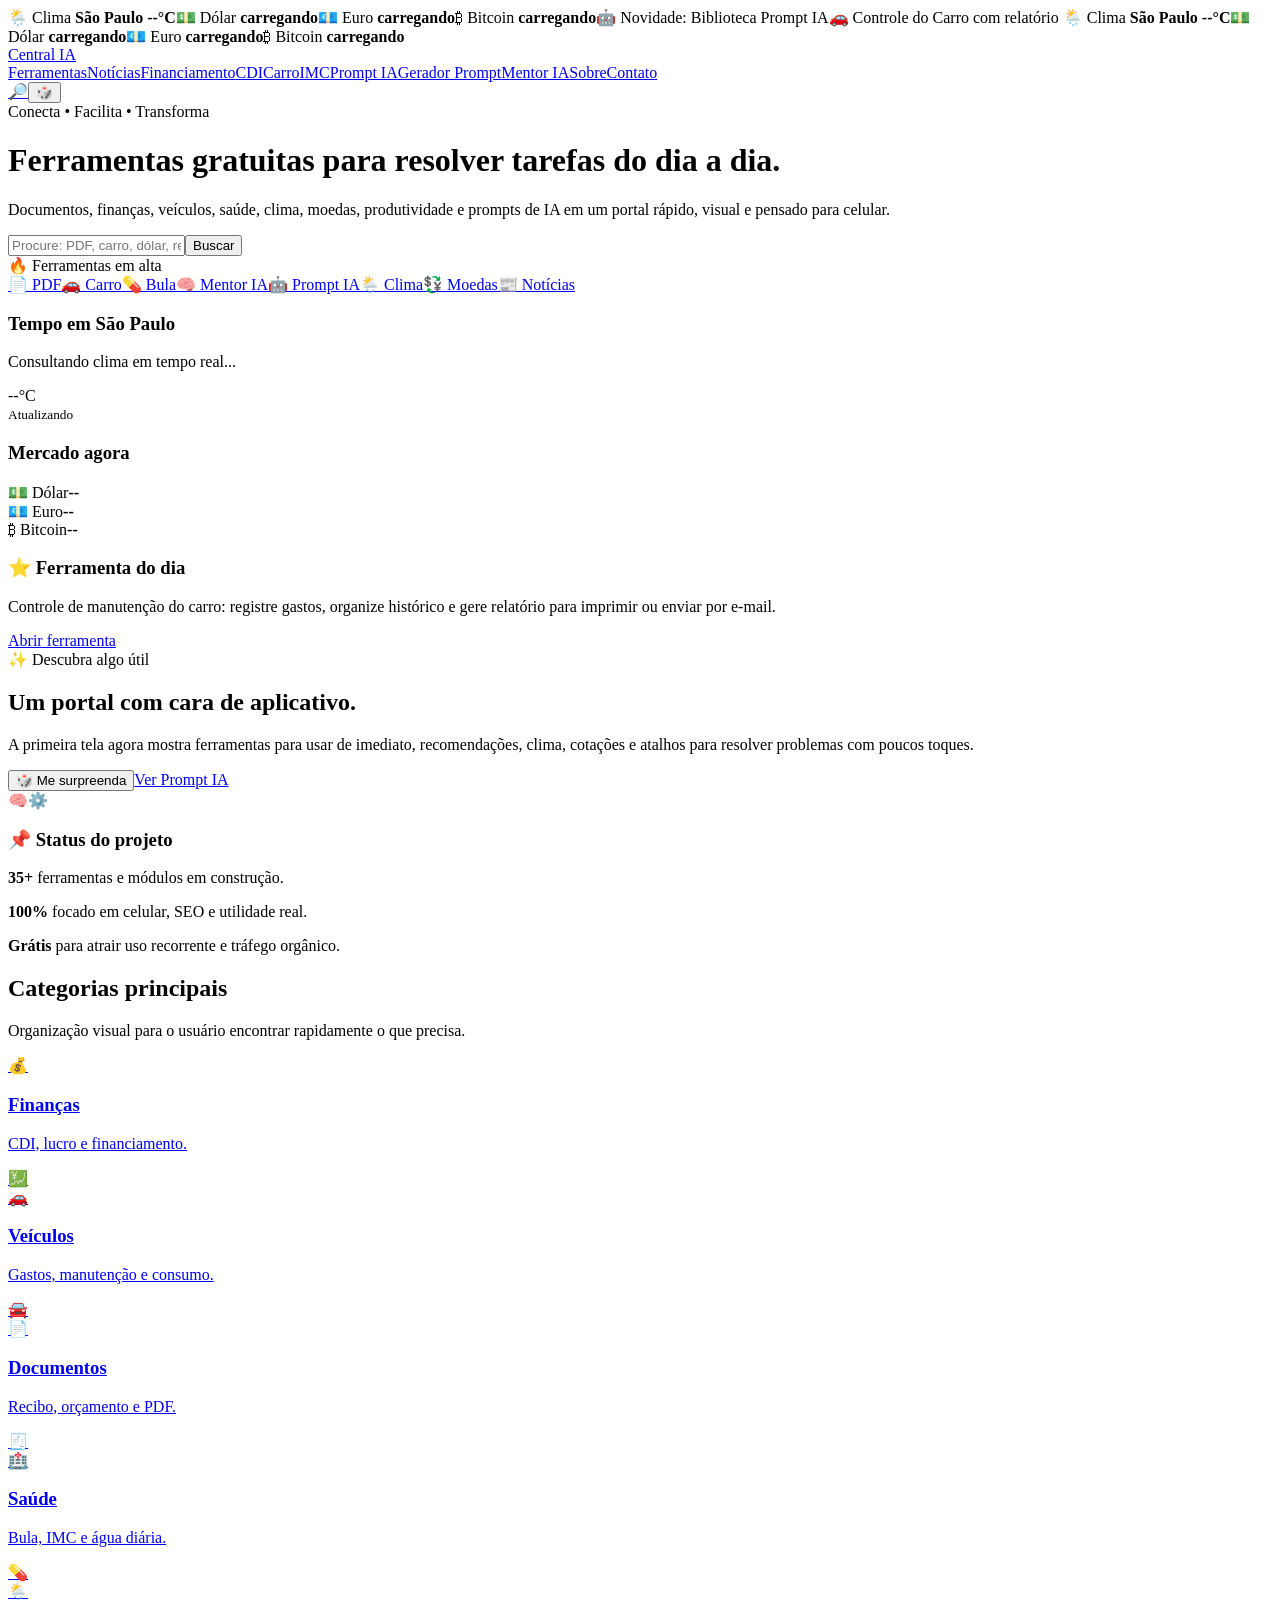
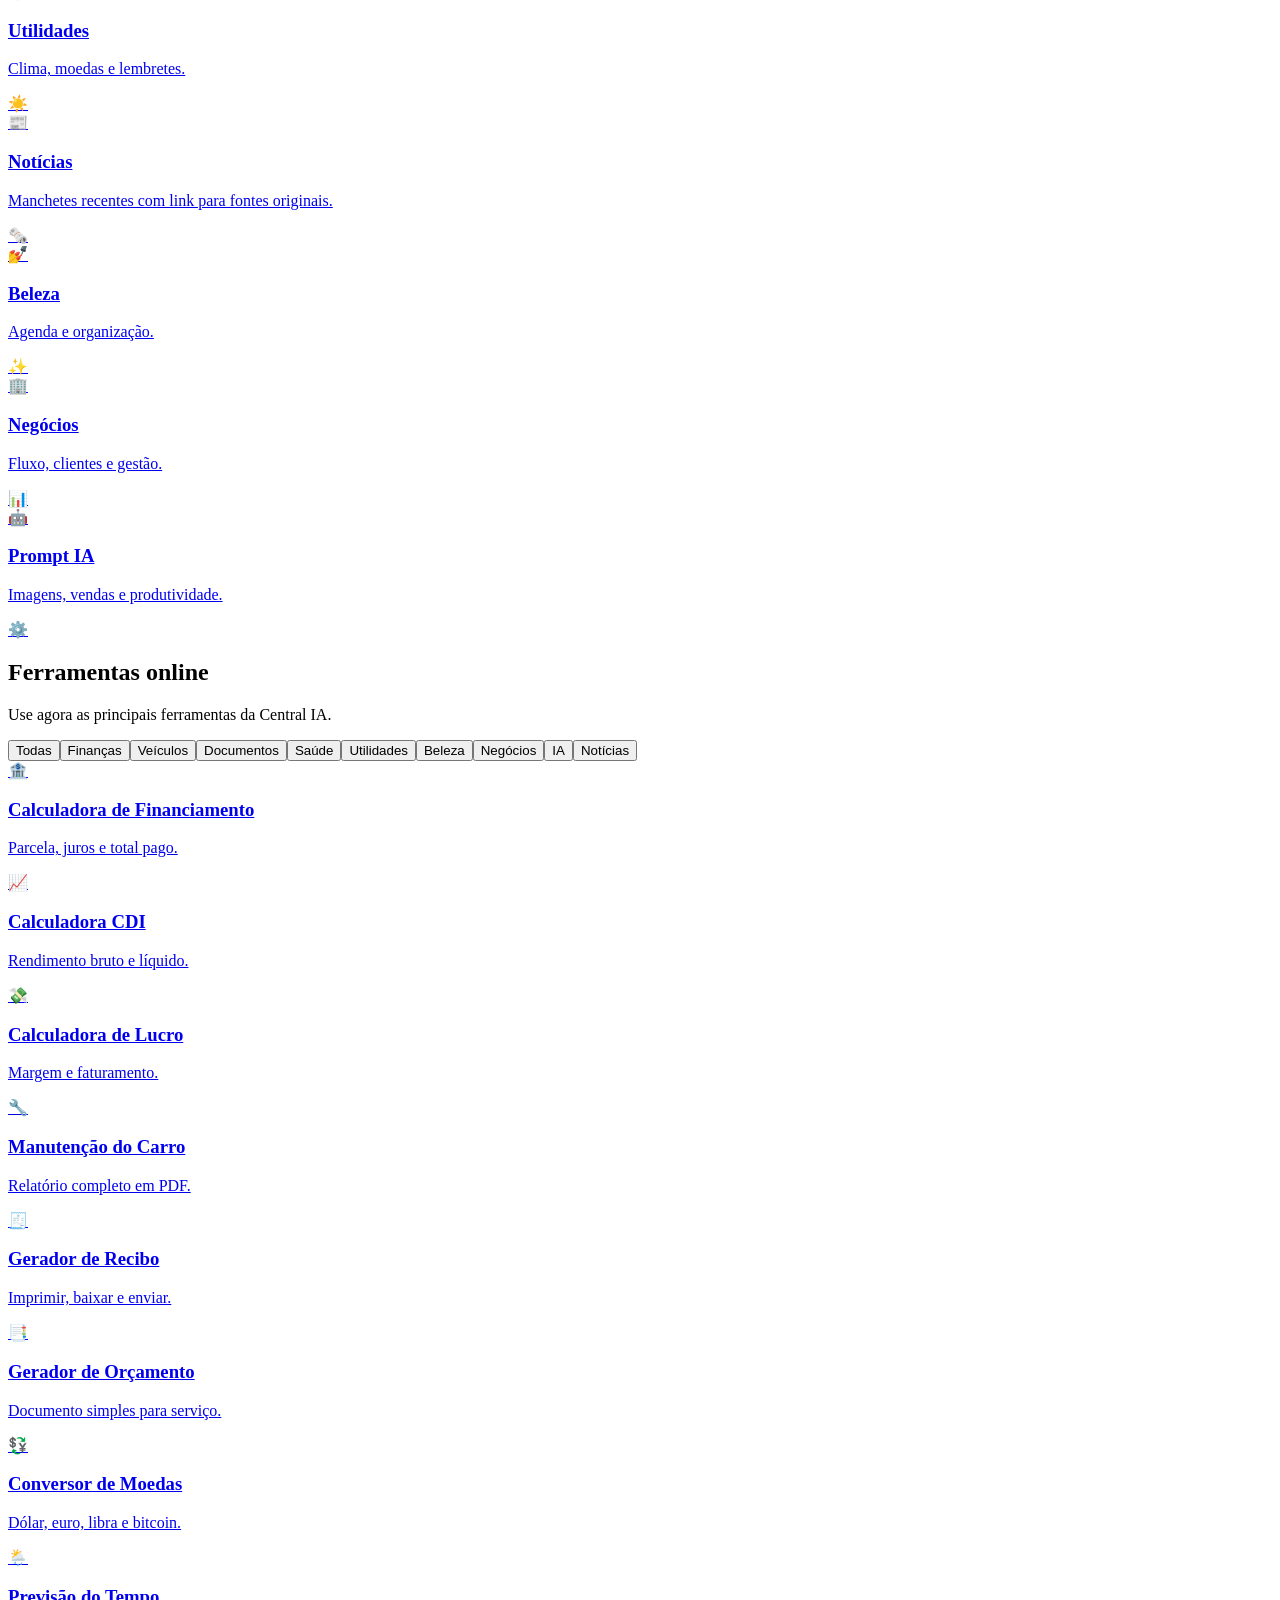
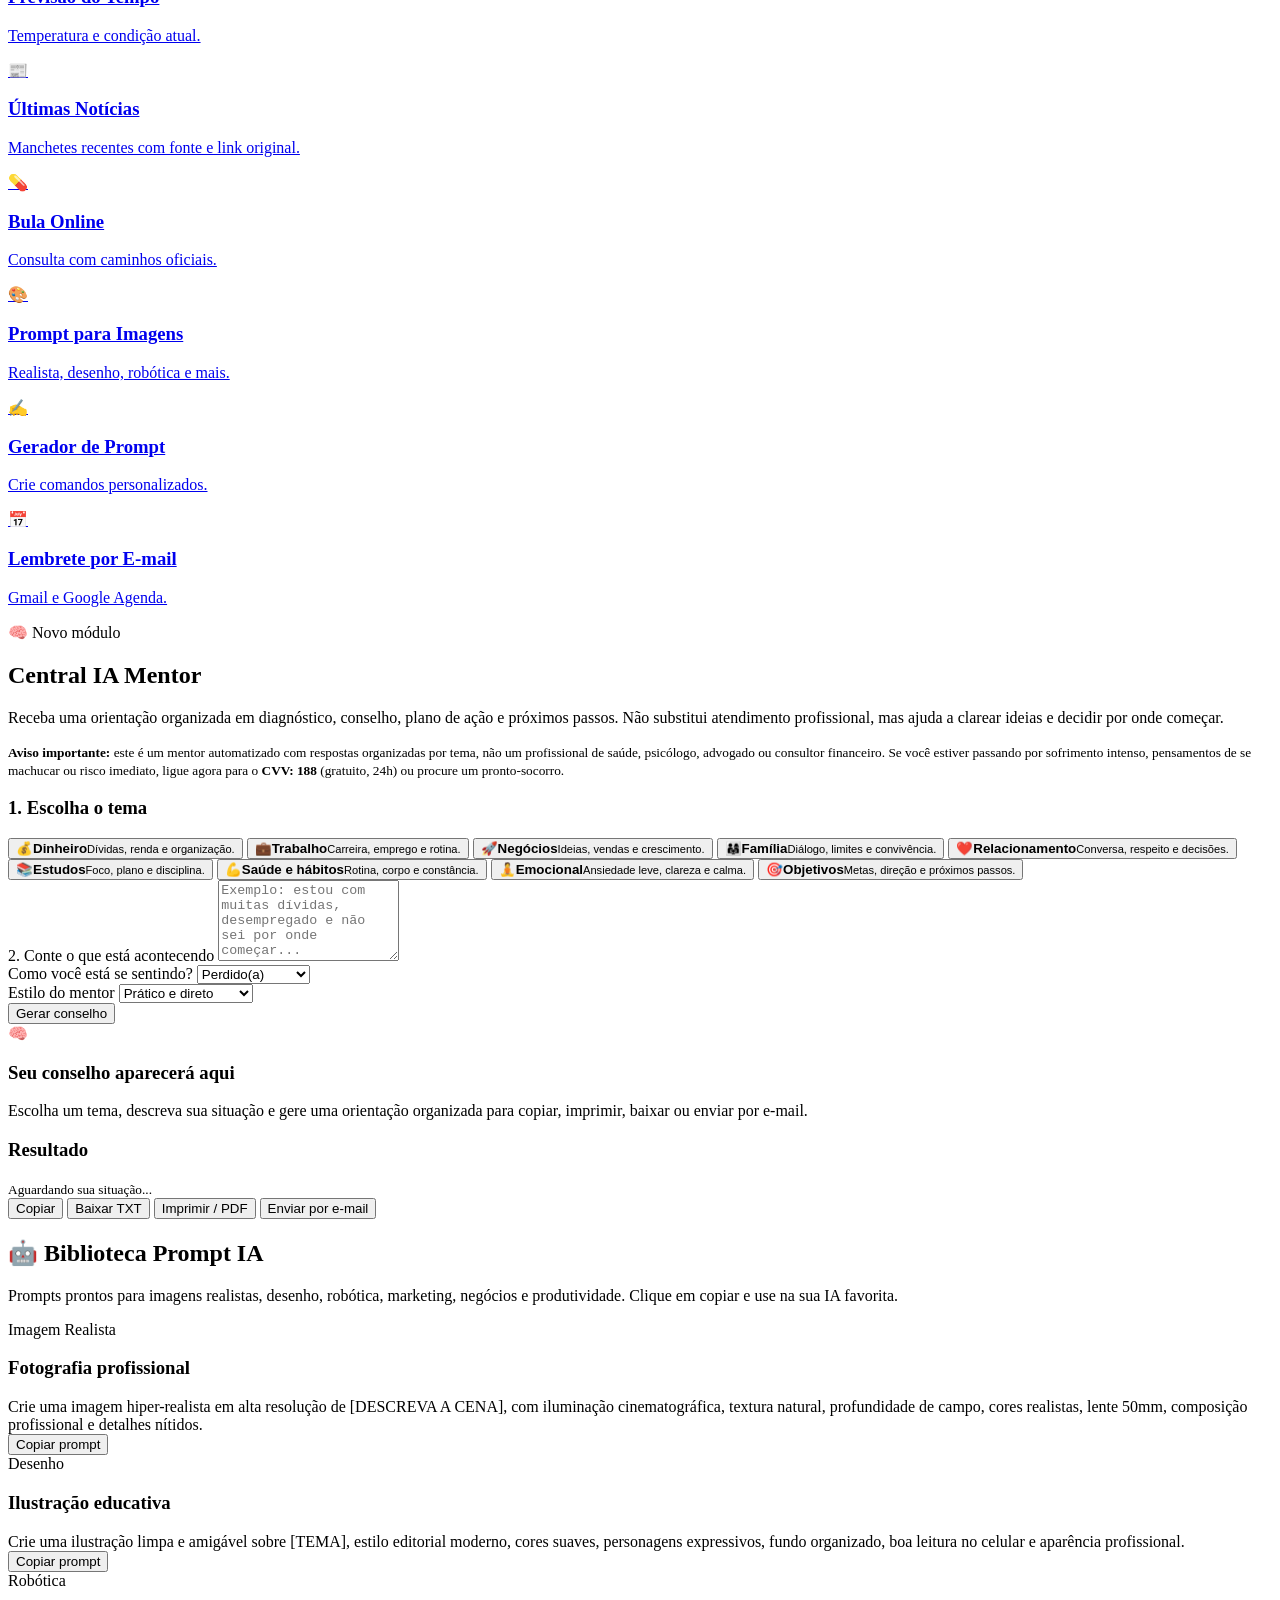
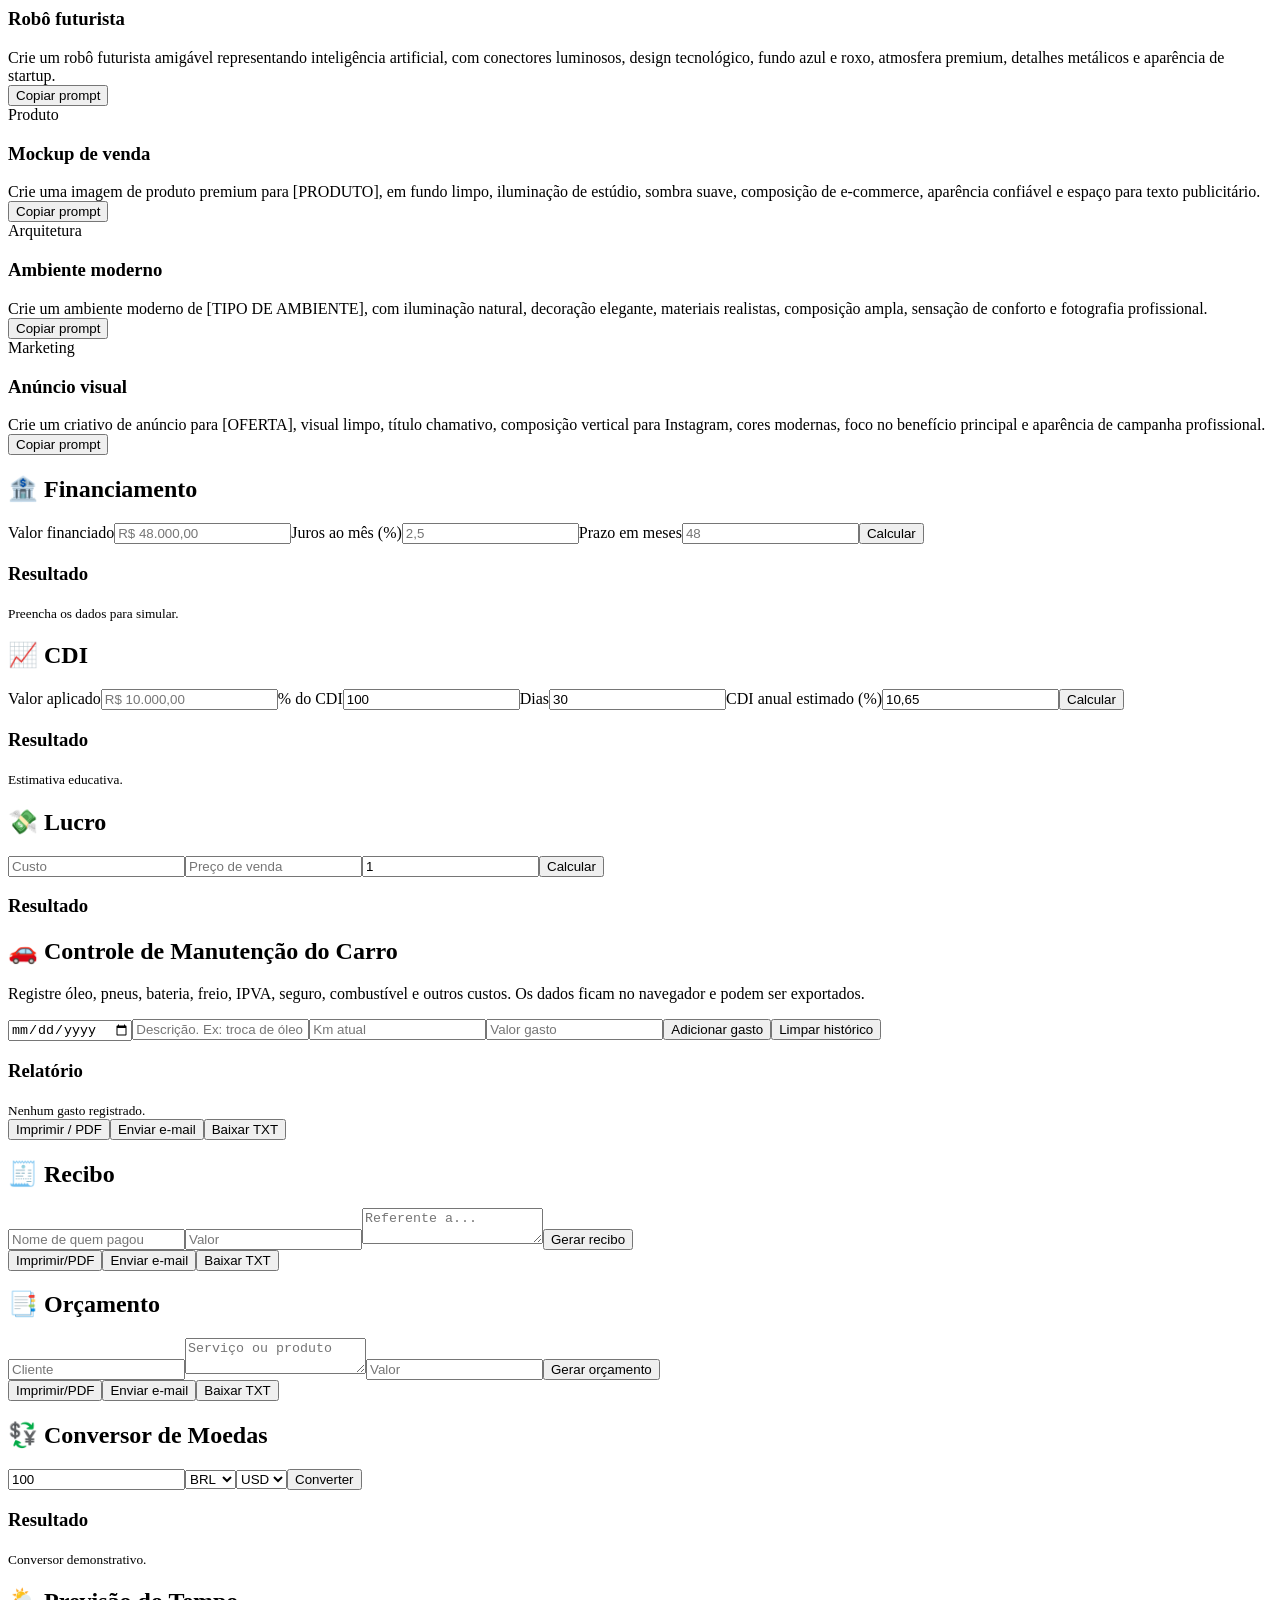
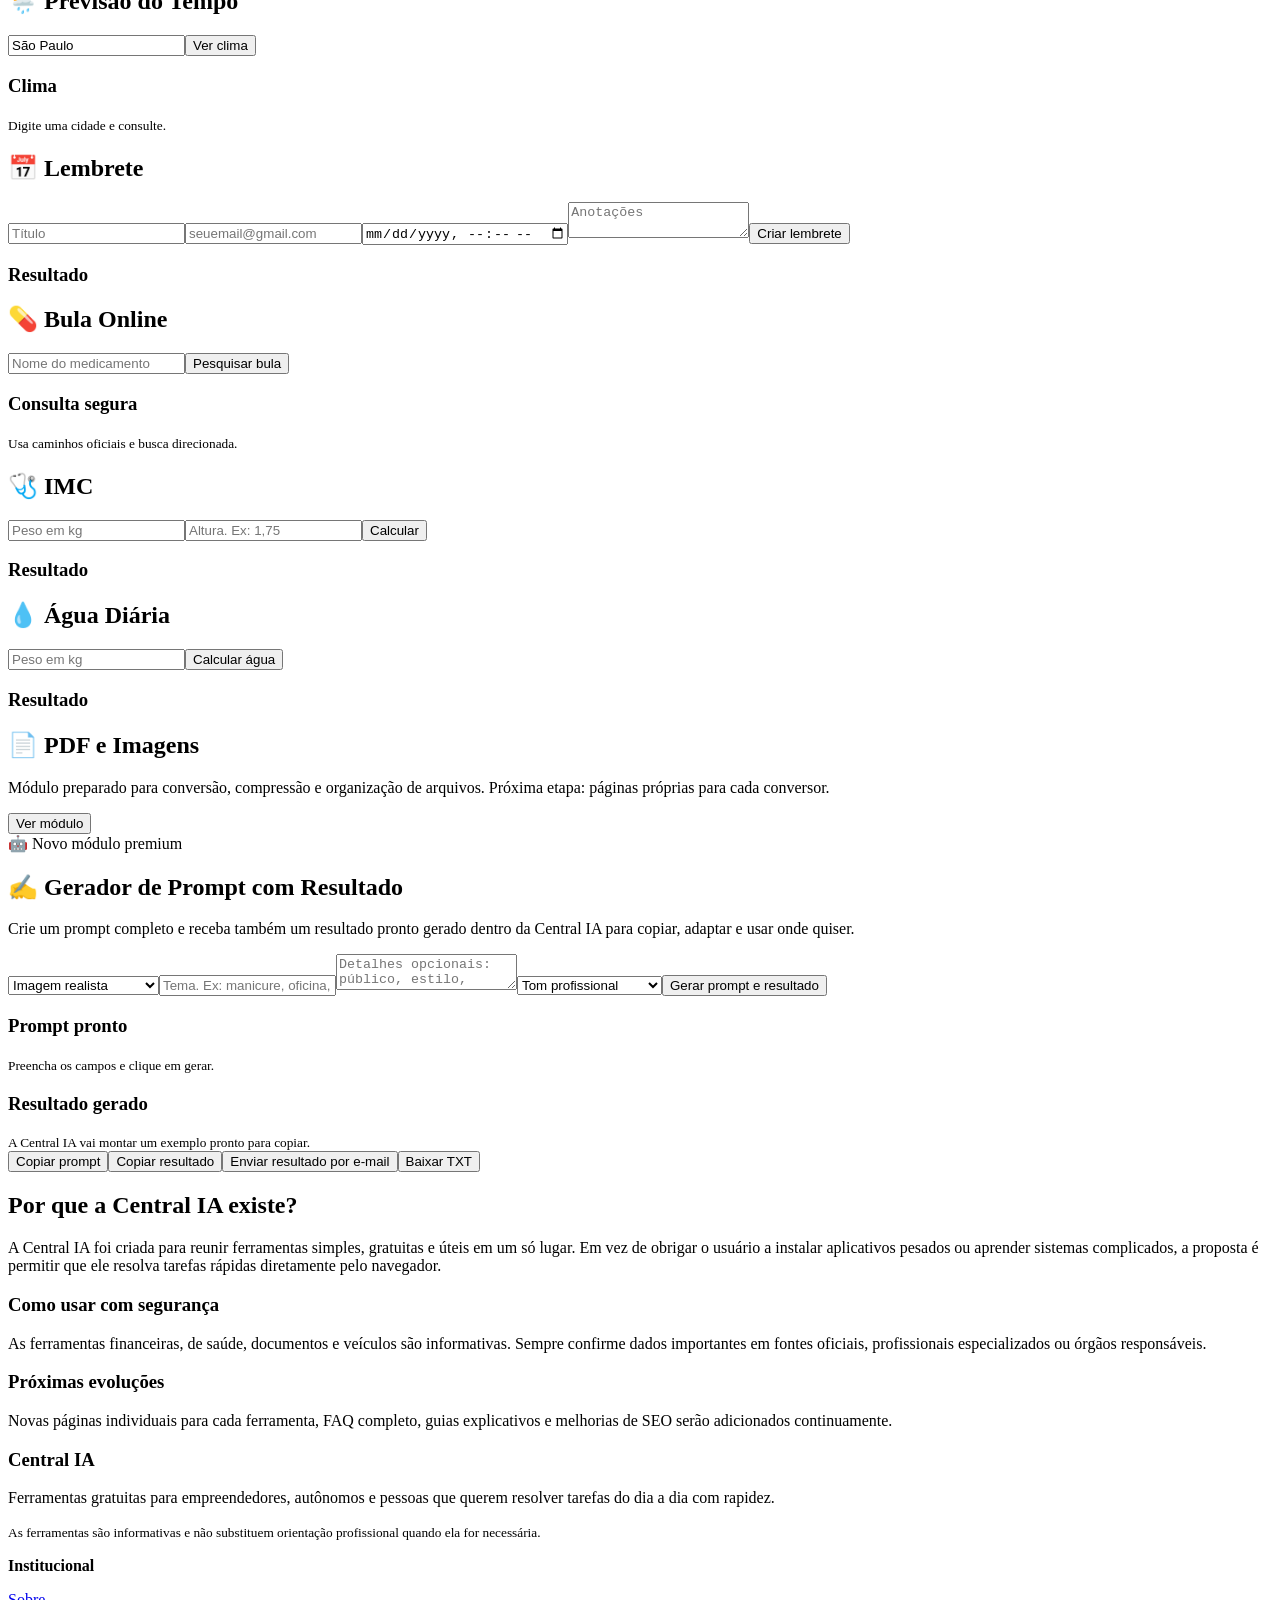
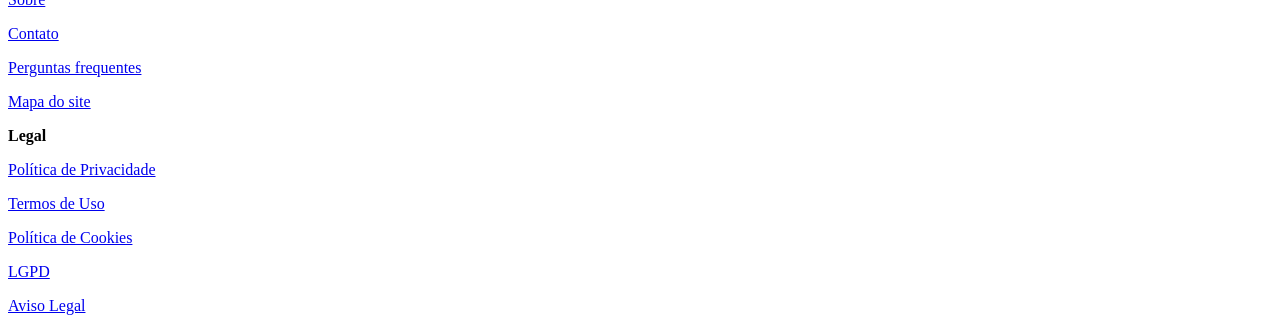
==== index.html @ 7f71589e "Add files via upload" ====
<!doctype html>
<html lang="pt-BR">
<head>
<meta charset="utf-8">
<meta name="viewport" content="width=device-width,initial-scale=1">
<title>Central IA - Ferramentas Gratuitas para Empreendedores</title>
<meta name="description" content="Central IA reúne ferramentas gratuitas para documentos, finanças, veículos, saúde, clima, moedas, produtividade e prompts de inteligência artificial.">
<meta property="og:title" content="Central IA - Ferramentas Gratuitas">
<meta property="og:description" content="Portal brasileiro com ferramentas online úteis para facilitar o dia a dia.">
<meta property="og:type" content="website">
<link rel="stylesheet" href="assets/css/style.css">
<link rel="icon" href="assets/img/logo-central-ia.svg" type="image/svg+xml">
<script type="application/ld+json">{"@context":"https://schema.org","@type":"WebSite","name":"Central IA","description":"Ferramentas gratuitas para empreendedores e utilidades online.","potentialAction":{"@type":"SearchAction","target":"/?q={search_term_string}","query-input":"required name=search_term_string"}}</script>
</head>
<body>
<div class="topbar"><div class="ticker">
<span>🌦️ Clima <b data-weather>São Paulo --°C</b></span><span>💵 Dólar <b data-usd>carregando</b></span><span>💶 Euro <b data-eur>carregando</b></span><span>₿ Bitcoin <b data-btc>carregando</b></span><span>🤖 Novidade: Biblioteca Prompt IA</span><span>🚗 Controle do Carro com relatório</span>
<span>🌦️ Clima <b data-weather>São Paulo --°C</b></span><span>💵 Dólar <b data-usd>carregando</b></span><span>💶 Euro <b data-eur>carregando</b></span><span>₿ Bitcoin <b data-btc>carregando</b></span>
</div></div>
<nav class="nav"><div class="wrap nav-inner"><a class="brand" href="index.html"><span class="brand-mark"><img class="logo-svg" src="assets/img/logo-central-ia.svg" alt=""></span><span class="brand-name">Central <span class="brand-ia">IA</span></span></a><div class="menu"><a href="index.html#ferramentas">Ferramentas</a><a href="noticias.html">Notícias</a><a href="calculadora-financiamento.html">Financiamento</a><a href="calculadora-cdi.html">CDI</a><a href="controle-manutencao-carro.html">Carro</a><a href="calculadora-imc.html">IMC</a><a href="biblioteca-prompts-ia.html">Prompt IA</a><a href="gerador-prompt-ia.html">Gerador Prompt</a><a href="index.html#mentor-ia">Mentor IA</a><a href="sobre.html">Sobre</a><a href="contato.html">Contato</a></div><div class="nav-actions"><a class="icon-btn" href="index.html#ferramentas" aria-label="Buscar ferramentas">🔎</a><button class="icon-btn" type="button" onclick="surpreenda()" aria-label="Me surpreenda">🎲</button></div></div></nav>
<header class="hero"><div class="wrap hero-grid"><div class="hero-card"><span class="badge">Conecta • Facilita • Transforma</span><h1>Ferramentas gratuitas para resolver tarefas do dia a dia.</h1><p>Documentos, finanças, veículos, saúde, clima, moedas, produtividade e prompts de IA em um portal rápido, visual e pensado para celular.</p><div class="searchbar"><input id="search" placeholder="Procure: PDF, carro, dólar, recibo, bula, prompts..."><button class="btn" onclick="document.getElementById('ferramentas').scrollIntoView({behavior:'smooth'})">Buscar</button></div><div class="quick-title">🔥 Ferramentas em alta</div><div class="quick-grid"><a class="quick" href="#pdf">📄 PDF</a><a class="quick" href="controle-manutencao-carro.html">🚗 Carro</a><a class="quick" href="bula-online.html">💊 Bula</a><a class="quick" href="#mentor-ia">🧠 Mentor IA</a><a class="quick" href="biblioteca-prompts-ia.html">🤖 Prompt IA</a><a class="quick" href="previsao-tempo.html">🌦️ Clima</a><a class="quick" href="conversor-moedas.html">💱 Moedas</a><a class="quick" href="noticias.html">📰 Notícias</a></div></div>
<div class="dashboard"><div class="dash-card"><div class="big-weather"><div><h3 id="weather_city_title">Tempo em São Paulo</h3><p id="weather_text" class="lead">Consultando clima em tempo real...</p></div><div><div id="weather_temp" class="temp">--°C</div><small id="weather_desc">Atualizando</small></div></div></div><div class="dash-card"><h3>Mercado agora</h3><div class="market-line"><div class="market">💵 Dólar<b data-usd>--</b></div><div class="market">💶 Euro<b data-eur>--</b></div><div class="market">₿ Bitcoin<b data-btc>--</b></div></div></div><div class="dash-card tool-day"><h3>⭐ Ferramenta do dia</h3><p>Controle de manutenção do carro: registre gastos, organize histórico e gere relatório para imprimir ou enviar por e-mail.</p><a class="btn" href="controle-manutencao-carro.html">Abrir ferramenta</a></div></div></div></header>
<main>
<section class="section"><div class="wrap feature-strip"><div class="highlight"><div><span class="badge">✨ Descubra algo útil</span><h2>Um portal com cara de aplicativo.</h2><p class="lead">A primeira tela agora mostra ferramentas para usar de imediato, recomendações, clima, cotações e atalhos para resolver problemas com poucos toques.</p><div class="mini-actions"><button class="btn" onclick="surpreenda()">🎲 Me surpreenda</button><a class="ghost" href="biblioteca-prompts-ia.html">Ver Prompt IA</a></div></div><div class="highlight-visual">🧠⚙️</div></div><div class="info-card"><h3>📌 Status do projeto</h3><p><b>35+</b> ferramentas e módulos em construção.</p><p><b>100%</b> focado em celular, SEO e utilidade real.</p><p><b>Grátis</b> para atrair uso recorrente e tráfego orgânico.</p></div></div></section>
<section class="section" id="categorias"><div class="wrap"><div class="section-head"><div><h2>Categorias principais</h2><p class="lead">Organização visual para o usuário encontrar rapidamente o que precisa.</p></div></div><div class="cat-grid">
<a class="cat-card" href="#ferramentas" onclick="filtrar('financeiro')"><div class="icon">💰</div><h3>Finanças</h3><p>CDI, lucro e financiamento.</p><span class="cat-art">💹</span></a>
<a class="cat-card" href="#veiculos" onclick="filtrar('veiculos')"><div class="icon">🚗</div><h3>Veículos</h3><p>Gastos, manutenção e consumo.</p><span class="cat-art">🚘</span></a>
<a class="cat-card" href="#ferramentas" onclick="filtrar('documentos')"><div class="icon">📄</div><h3>Documentos</h3><p>Recibo, orçamento e PDF.</p><span class="cat-art">🧾</span></a>
<a class="cat-card" href="#ferramentas" onclick="filtrar('saude')"><div class="icon">🏥</div><h3>Saúde</h3><p>Bula, IMC e água diária.</p><span class="cat-art">💊</span></a>
<a class="cat-card" href="#ferramentas" onclick="filtrar('utilidades')"><div class="icon">🌦️</div><h3>Utilidades</h3><p>Clima, moedas e lembretes.</p><span class="cat-art">☀️</span></a>

<a class="cat-card" href="noticias.html"><div class="icon">📰</div><h3>Notícias</h3><p>Manchetes recentes com link para fontes originais.</p><span class="cat-art">🗞️</span></a>
<a class="cat-card" href="#ferramentas" onclick="filtrar('beleza')"><div class="icon">💅</div><h3>Beleza</h3><p>Agenda e organização.</p><span class="cat-art">✨</span></a>
<a class="cat-card" href="#ferramentas" onclick="filtrar('negocios')"><div class="icon">🏢</div><h3>Negócios</h3><p>Fluxo, clientes e gestão.</p><span class="cat-art">📊</span></a>
<a class="cat-card" href="biblioteca-prompts-ia.html" onclick="filtrar('ia')"><div class="icon">🤖</div><h3>Prompt IA</h3><p>Imagens, vendas e produtividade.</p><span class="cat-art">⚙️</span></a>
</div></div></section>
<section class="section" id="ferramentas"><div class="wrap"><div class="section-head"><div><h2>Ferramentas online</h2><p class="lead">Use agora as principais ferramentas da Central IA.</p></div></div><div class="chips"><button class="chip active" data-filter="todos">Todas</button><button class="chip" data-filter="financeiro">Finanças</button><button class="chip" data-filter="veiculos">Veículos</button><button class="chip" data-filter="documentos">Documentos</button><button class="chip" data-filter="saude">Saúde</button><button class="chip" data-filter="utilidades">Utilidades</button><button class="chip" data-filter="beleza">Beleza</button><button class="chip" data-filter="negocios">Negócios</button><button class="chip" data-filter="ia">IA</button><button class="chip" data-filter="noticias">Notícias</button></div>
<div class="tools-list"><a class="tool-card" data-cat="financeiro" href="calculadora-financiamento.html"><span class="tool-icon">🏦</span><div><h3>Calculadora de Financiamento</h3><p>Parcela, juros e total pago.</p></div></a><a class="tool-card" data-cat="financeiro" href="calculadora-cdi.html"><span class="tool-icon">📈</span><div><h3>Calculadora CDI</h3><p>Rendimento bruto e líquido.</p></div></a><a class="tool-card" data-cat="financeiro" href="calculadora-lucro.html"><span class="tool-icon">💸</span><div><h3>Calculadora de Lucro</h3><p>Margem e faturamento.</p></div></a><a class="tool-card" data-cat="veiculos" href="controle-manutencao-carro.html"><span class="tool-icon">🔧</span><div><h3>Manutenção do Carro</h3><p>Relatório completo em PDF.</p></div></a><a class="tool-card" data-cat="documentos" href="gerador-recibo.html"><span class="tool-icon">🧾</span><div><h3>Gerador de Recibo</h3><p>Imprimir, baixar e enviar.</p></div></a><a class="tool-card" data-cat="documentos" href="gerador-orcamento.html"><span class="tool-icon">📑</span><div><h3>Gerador de Orçamento</h3><p>Documento simples para serviço.</p></div></a><a class="tool-card" data-cat="utilidades" href="conversor-moedas.html"><span class="tool-icon">💱</span><div><h3>Conversor de Moedas</h3><p>Dólar, euro, libra e bitcoin.</p></div></a><a class="tool-card" data-cat="utilidades" href="previsao-tempo.html"><span class="tool-icon">🌦️</span><div><h3>Previsão do Tempo</h3><p>Temperatura e condição atual.</p></div></a><a class="tool-card" data-cat="noticias" href="noticias.html"><span class="tool-icon">📰</span><div><h3>Últimas Notícias</h3><p>Manchetes recentes com fonte e link original.</p></div></a><a class="tool-card" data-cat="saude" href="bula-online.html"><span class="tool-icon">💊</span><div><h3>Bula Online</h3><p>Consulta com caminhos oficiais.</p></div></a><a class="tool-card" data-cat="ia" href="biblioteca-prompts-ia.html"><span class="tool-icon">🎨</span><div><h3>Prompt para Imagens</h3><p>Realista, desenho, robótica e mais.</p></div></a><a class="tool-card" data-cat="ia" href="gerador-prompt-ia.html"><span class="tool-icon">✍️</span><div><h3>Gerador de Prompt</h3><p>Crie comandos personalizados.</p></div></a><a class="tool-card" data-cat="utilidades" href="lembrete-email.html"><span class="tool-icon">📅</span><div><h3>Lembrete por E-mail</h3><p>Gmail e Google Agenda.</p></div></a></div></div></section>

<section class="section mentor-section" id="mentor-ia">
  <div class="wrap">
    <div class="section-head">
      <div>
        <span class="badge">🧠 Novo módulo</span>
        <h2>Central IA Mentor</h2>
        <p class="lead">Receba uma orientação organizada em diagnóstico, conselho, plano de ação e próximos passos. Não substitui atendimento profissional, mas ajuda a clarear ideias e decidir por onde começar.</p>
        <p class="lead"><small><b>Aviso importante:</b> este é um mentor automatizado com respostas organizadas por tema, não um profissional de saúde, psicólogo, advogado ou consultor financeiro. Se você estiver passando por sofrimento intenso, pensamentos de se machucar ou risco imediato, ligue agora para o <b>CVV: 188</b> (gratuito, 24h) ou procure um pronto-socorro.</small></p>
      </div>
    </div>

    <div class="mentor-layout">
      <div class="mentor-panel">
        <h3>1. Escolha o tema</h3>
        <div class="mentor-topics" id="mentor_topics">
          <button class="mentor-topic active" data-topic="dinheiro"><span>💰</span><b>Dinheiro</b><small>Dívidas, renda e organização.</small></button>
          <button class="mentor-topic" data-topic="trabalho"><span>💼</span><b>Trabalho</b><small>Carreira, emprego e rotina.</small></button>
          <button class="mentor-topic" data-topic="negocios"><span>🚀</span><b>Negócios</b><small>Ideias, vendas e crescimento.</small></button>
          <button class="mentor-topic" data-topic="familia"><span>👨‍👩‍👧</span><b>Família</b><small>Diálogo, limites e convivência.</small></button>
          <button class="mentor-topic" data-topic="relacionamento"><span>❤️</span><b>Relacionamento</b><small>Conversa, respeito e decisões.</small></button>
          <button class="mentor-topic" data-topic="estudos"><span>📚</span><b>Estudos</b><small>Foco, plano e disciplina.</small></button>
          <button class="mentor-topic" data-topic="saude"><span>💪</span><b>Saúde e hábitos</b><small>Rotina, corpo e constância.</small></button>
          <button class="mentor-topic" data-topic="emocional"><span>🧘</span><b>Emocional</b><small>Ansiedade leve, clareza e calma.</small></button>
          <button class="mentor-topic" data-topic="objetivos"><span>🎯</span><b>Objetivos</b><small>Metas, direção e próximos passos.</small></button>
        </div>

        <div class="mentor-form">
          <label>2. Conte o que está acontecendo</label>
          <textarea id="mentor_problem" rows="5" placeholder="Exemplo: estou com muitas dívidas, desempregado e não sei por onde começar..."></textarea>

          <div class="mentor-row">
            <div>
              <label>Como você está se sentindo?</label>
              <select id="mentor_feeling">
                <option value="perdido">Perdido(a)</option>
                <option value="ansioso">Ansioso(a)</option>
                <option value="cansado">Cansado(a)</option>
                <option value="motivado">Motivado(a)</option>
                <option value="triste">Triste</option>
                <option value="pressionado">Pressionado(a)</option>
              </select>
            </div>
            <div>
              <label>Estilo do mentor</label>
              <select id="mentor_style">
                <option value="pratico">Prático e direto</option>
                <option value="professor">Professor</option>
                <option value="empreendedor">Empreendedor</option>
                <option value="produtividade">Produtividade</option>
                <option value="biblico">Princípios bíblicos</option>
                <option value="calmo">Calmo e acolhedor</option>
              </select>
            </div>
          </div>

          <button class="btn wide" onclick="gerarMentor()">Gerar conselho</button>
        </div>
      </div>

      <div class="mentor-output">
        <div class="mentor-illustration" id="mentor_visual">
          <div class="orb">🧠</div>
          <h3>Seu conselho aparecerá aqui</h3>
          <p>Escolha um tema, descreva sua situação e gere uma orientação organizada para copiar, imprimir, baixar ou enviar por e-mail.</p>
        </div>
        <div class="result mentor-result" id="mentor_result">
          <h3>Resultado</h3>
          <small>Aguardando sua situação...</small>
        </div>
        <div class="mini-actions mentor-actions">
          <button class="ghost" onclick="copyFrom('mentor_result')">Copiar</button>
          <button class="ghost" onclick="downloadBlock('mentor_result','conselho-mentor-ia.txt')">Baixar TXT</button>
          <button class="ghost" onclick="printBlock('mentor_result')">Imprimir / PDF</button>
          <button class="ghost" onclick="mailBlock('mentor_result','Conselho do Mentor IA')">Enviar por e-mail</button>
        </div>
      </div>
    </div>
  </div>
</section>

<section class="section" id="prompts-ia"><div class="wrap"><div class="section-head"><div><h2>🤖 Biblioteca Prompt IA</h2><p class="lead">Prompts prontos para imagens realistas, desenho, robótica, marketing, negócios e produtividade. Clique em copiar e use na sua IA favorita.</p></div></div><div class="prompt-grid">
<div class="prompt-card"><span class="prompt-label">Imagem Realista</span><h3>Fotografia profissional</h3><div class="prompt-text" id="p-realista">Crie uma imagem hiper-realista em alta resolução de [DESCREVA A CENA], com iluminação cinematográfica, textura natural, profundidade de campo, cores realistas, lente 50mm, composição profissional e detalhes nítidos.</div><button class="ghost" onclick="copyFrom('p-realista')">Copiar prompt</button></div>
<div class="prompt-card"><span class="prompt-label">Desenho</span><h3>Ilustração educativa</h3><div class="prompt-text" id="p-desenho">Crie uma ilustração limpa e amigável sobre [TEMA], estilo editorial moderno, cores suaves, personagens expressivos, fundo organizado, boa leitura no celular e aparência profissional.</div><button class="ghost" onclick="copyFrom('p-desenho')">Copiar prompt</button></div>
<div class="prompt-card"><span class="prompt-label">Robótica</span><h3>Robô futurista</h3><div class="prompt-text" id="p-robo">Crie um robô futurista amigável representando inteligência artificial, com conectores luminosos, design tecnológico, fundo azul e roxo, atmosfera premium, detalhes metálicos e aparência de startup.</div><button class="ghost" onclick="copyFrom('p-robo')">Copiar prompt</button></div>
<div class="prompt-card"><span class="prompt-label">Produto</span><h3>Mockup de venda</h3><div class="prompt-text" id="p-produto">Crie uma imagem de produto premium para [PRODUTO], em fundo limpo, iluminação de estúdio, sombra suave, composição de e-commerce, aparência confiável e espaço para texto publicitário.</div><button class="ghost" onclick="copyFrom('p-produto')">Copiar prompt</button></div>
<div class="prompt-card"><span class="prompt-label">Arquitetura</span><h3>Ambiente moderno</h3><div class="prompt-text" id="p-arq">Crie um ambiente moderno de [TIPO DE AMBIENTE], com iluminação natural, decoração elegante, materiais realistas, composição ampla, sensação de conforto e fotografia profissional.</div><button class="ghost" onclick="copyFrom('p-arq')">Copiar prompt</button></div>
<div class="prompt-card"><span class="prompt-label">Marketing</span><h3>Anúncio visual</h3><div class="prompt-text" id="p-marketing">Crie um criativo de anúncio para [OFERTA], visual limpo, título chamativo, composição vertical para Instagram, cores modernas, foco no benefício principal e aparência de campanha profissional.</div><button class="ghost" onclick="copyFrom('p-marketing')">Copiar prompt</button></div>
</div></div></section>
<section class="section"><div class="wrap grid"><div class="panel" id="financiamento"><h2>🏦 Financiamento</h2><div class="tool-area"><div class="form"><label>Valor financiado</label><input class="money" id="fin_valor" placeholder="R$ 48.000,00"><label>Juros ao mês (%)</label><input id="fin_juros" placeholder="2,5"><label>Prazo em meses</label><input id="fin_prazo" type="number" placeholder="48"><button class="btn" onclick="calcFin()">Calcular</button></div><div class="result" id="fin_result"><h3>Resultado</h3><small>Preencha os dados para simular.</small></div></div></div><div class="panel" id="cdi"><h2>📈 CDI</h2><div class="tool-area"><div class="form"><label>Valor aplicado</label><input class="money" id="cdi_valor" placeholder="R$ 10.000,00"><label>% do CDI</label><input id="cdi_pct" value="100"><label>Dias</label><input id="cdi_dias" value="30"><label>CDI anual estimado (%)</label><input id="cdi_taxa" value="10,65"><button class="btn" onclick="calcCDI()">Calcular</button></div><div class="result" id="cdi_result"><h3>Resultado</h3><small>Estimativa educativa.</small></div></div></div><div class="panel" id="lucro"><h2>💸 Lucro</h2><div class="tool-area"><div class="form"><input class="money" id="lucro_custo" placeholder="Custo"><input class="money" id="lucro_venda" placeholder="Preço de venda"><input id="lucro_qtd" type="number" placeholder="Quantidade" value="1"><button class="btn" onclick="calcLucro()">Calcular</button></div><div class="result" id="lucro_result"><h3>Resultado</h3></div></div></div></div></section>
<section class="section" id="veiculos"><div class="wrap"><div class="panel" id="carro"><h2>🚗 Controle de Manutenção do Carro</h2><p class="lead">Registre óleo, pneus, bateria, freio, IPVA, seguro, combustível e outros custos. Os dados ficam no navegador e podem ser exportados.</p><div class="tool-area"><div class="form"><input id="car_data" type="date"><input id="car_desc" placeholder="Descrição. Ex: troca de óleo"><input id="car_km" placeholder="Km atual"><input class="money" id="car_valor" placeholder="Valor gasto"><button class="btn" onclick="addCar()">Adicionar gasto</button><button class="ghost" onclick="clearCar()">Limpar histórico</button></div><div><div class="result" id="car_report"><h3>Relatório</h3><small>Nenhum gasto registrado.</small></div><div class="mini-actions"><button class="btn" onclick="printBlock('car_report')">Imprimir / PDF</button><button class="ghost" onclick="mailBlock('car_report','Relatório de manutenção do veículo')">Enviar e-mail</button><button class="ghost" onclick="downloadBlock('car_report','relatorio-manutencao-carro.txt')">Baixar TXT</button></div></div></div></div></div></section>
<section class="section"><div class="wrap grid"><div class="panel" id="recibo"><h2>🧾 Recibo</h2><div class="form"><input id="rec_nome" placeholder="Nome de quem pagou"><input class="money" id="rec_valor" placeholder="Valor"><textarea id="rec_ref" placeholder="Referente a..."></textarea><button class="btn" onclick="recibo()">Gerar recibo</button><div id="rec_doc" class="result"></div><div class="mini-actions"><button class="ghost" onclick="printBlock('rec_doc')">Imprimir/PDF</button><button class="ghost" onclick="mailBlock('rec_doc','Recibo Central IA')">Enviar e-mail</button><button class="ghost" onclick="downloadText('recibo-central-ia.txt',document.getElementById('rec_doc').innerText)">Baixar TXT</button></div></div></div><div class="panel" id="orcamento"><h2>📑 Orçamento</h2><div class="form"><input id="orc_cli" placeholder="Cliente"><textarea id="orc_serv" placeholder="Serviço ou produto"></textarea><input class="money" id="orc_valor" placeholder="Valor"><button class="btn" onclick="orcamento()">Gerar orçamento</button><div id="orc_doc" class="result"></div><div class="mini-actions"><button class="ghost" onclick="printBlock('orc_doc')">Imprimir/PDF</button><button class="ghost" onclick="mailBlock('orc_doc','Orçamento Central IA')">Enviar e-mail</button><button class="ghost" onclick="downloadText('orcamento-central-ia.txt',document.getElementById('orc_doc').innerText)">Baixar TXT</button></div></div></div></div></section>
<section class="section"><div class="wrap grid"><div class="panel" id="moedas"><h2>💱 Conversor de Moedas</h2><div class="form"><input id="moeda_valor" value="100"><select id="moeda_de"><option>BRL</option><option>USD</option><option>EUR</option><option>GBP</option><option>BTC</option></select><select id="moeda_para"><option>USD</option><option>BRL</option><option>EUR</option><option>GBP</option><option>BTC</option></select><button class="btn" onclick="moeda()">Converter</button><div class="result" id="moeda_result"><h3>Resultado</h3><small>Conversor demonstrativo.</small></div></div></div><div class="panel" id="tempo"><h2>🌦️ Previsão do Tempo</h2><div class="form"><input id="weather_city" placeholder="Cidade" value="São Paulo"><button class="btn" onclick="buscarClima()">Ver clima</button><div class="result" id="weather_result"><h3>Clima</h3><small>Digite uma cidade e consulte.</small></div></div></div><div class="panel" id="lembrete"><h2>📅 Lembrete</h2><div class="form"><input id="lem_titulo" placeholder="Título"><input id="lem_email" placeholder="seuemail@gmail.com"><input id="lem_data" type="datetime-local"><textarea id="lem_desc" placeholder="Anotações"></textarea><button class="btn" onclick="lembrete()">Criar lembrete</button><div class="result" id="lem_result"><h3>Resultado</h3></div></div></div><div class="panel" id="bula"><h2>💊 Bula Online</h2><div class="form"><input id="bula_nome" placeholder="Nome do medicamento"><button class="btn" onclick="bula()">Pesquisar bula</button><div class="result" id="bula_result"><h3>Consulta segura</h3><small>Usa caminhos oficiais e busca direcionada.</small></div></div></div></div></section>
<section class="section"><div class="wrap grid"><div class="panel" id="imc"><h2>🩺 IMC</h2><div class="form"><input id="imc_peso" placeholder="Peso em kg"><input id="imc_altura" placeholder="Altura. Ex: 1,75"><button class="btn" onclick="imc()">Calcular</button><div class="result" id="imc_result"><h3>Resultado</h3></div></div></div><div class="panel" id="agua"><h2>💧 Água Diária</h2><div class="form"><input id="agua_peso" placeholder="Peso em kg"><button class="btn" onclick="agua()">Calcular água</button><div class="result" id="agua_result"><h3>Resultado</h3></div></div></div><div class="panel" id="pdf"><h2>📄 PDF e Imagens</h2><p class="lead">Módulo preparado para conversão, compressão e organização de arquivos. Próxima etapa: páginas próprias para cada conversor.</p><button class="btn" onclick="toast('Módulo PDF preparado para próxima versão')">Ver módulo</button></div><div class="panel prompt-builder" id="prompt-gerador"><span class="badge">🤖 Novo módulo premium</span><h2>✍️ Gerador de Prompt com Resultado</h2><p class="lead">Crie um prompt completo e receba também um resultado pronto gerado dentro da Central IA para copiar, adaptar e usar onde quiser.</p><div class="form"><select id="prompt_tipo"><option value="imagem-realista">Imagem realista</option><option value="desenho">Desenho/ilustração</option><option value="robotica">Robótica/futurista</option><option value="vendas">Texto de vendas</option><option value="instagram">Post para Instagram</option><option value="negocio">Ideia de negócio</option><option value="atendimento">Resposta para cliente</option></select><input id="prompt_tema" placeholder="Tema. Ex: manicure, oficina, carro, produto, robô..."><textarea id="prompt_detalhes" placeholder="Detalhes opcionais: público, estilo, cores, objetivo, formato, tom de voz..."></textarea><select id="prompt_tom"><option value="profissional">Tom profissional</option><option value="simples">Tom simples e direto</option><option value="premium">Tom premium</option><option value="criativo">Tom criativo</option><option value="emocional">Tom emocional</option></select><button class="btn" onclick="gerarPromptAvancado()">Gerar prompt e resultado</button><div class="prompt-output-grid"><div class="result prompt-output" id="prompt_result"><h3>Prompt pronto</h3><small>Preencha os campos e clique em gerar.</small></div><div class="result prompt-output" id="prompt_answer"><h3>Resultado gerado</h3><small>A Central IA vai montar um exemplo pronto para copiar.</small></div></div><div class="mini-actions"><button class="ghost" onclick="copyFrom('prompt_result')">Copiar prompt</button><button class="ghost" onclick="copyFrom('prompt_answer')">Copiar resultado</button><button class="ghost" onclick="mailBlock('prompt_answer','Resultado gerado pela Central IA')">Enviar resultado por e-mail</button><button class="ghost" onclick="downloadText('resultado-prompt-central-ia.txt',document.getElementById('prompt_answer').innerText)">Baixar TXT</button></div></div></div></div></section>
<section class="section"><div class="wrap panel prose"><h2>Por que a Central IA existe?</h2><p>A Central IA foi criada para reunir ferramentas simples, gratuitas e úteis em um só lugar. Em vez de obrigar o usuário a instalar aplicativos pesados ou aprender sistemas complicados, a proposta é permitir que ele resolva tarefas rápidas diretamente pelo navegador.</p><h3>Como usar com segurança</h3><p>As ferramentas financeiras, de saúde, documentos e veículos são informativas. Sempre confirme dados importantes em fontes oficiais, profissionais especializados ou órgãos responsáveis.</p><h3>Próximas evoluções</h3><p>Novas páginas individuais para cada ferramenta, FAQ completo, guias explicativos e melhorias de SEO serão adicionados continuamente.</p></div></section>
</main>
<footer class="footer"><div class="wrap footer-grid"><div><h3>Central IA</h3><p>Ferramentas gratuitas para empreendedores, autônomos e pessoas que querem resolver tarefas do dia a dia com rapidez.</p><p><small>As ferramentas são informativas e não substituem orientação profissional quando ela for necessária.</small></p></div><div><b>Institucional</b><p><a href="sobre.html">Sobre</a></p><p><a href="contato.html">Contato</a></p><p><a href="faq.html">Perguntas frequentes</a></p><p><a href="mapa-site.html">Mapa do site</a></p></div><div><b>Legal</b><p><a href="privacidade.html">Política de Privacidade</a></p><p><a href="termos.html">Termos de Uso</a></p><p><a href="cookies.html">Política de Cookies</a></p><p><a href="lgpd.html">LGPD</a></p><p><a href="aviso-legal.html">Aviso Legal</a></p></div></div></footer><div id="toast" class="toast"></div><script src="assets/js/app.js"></script></body></html>
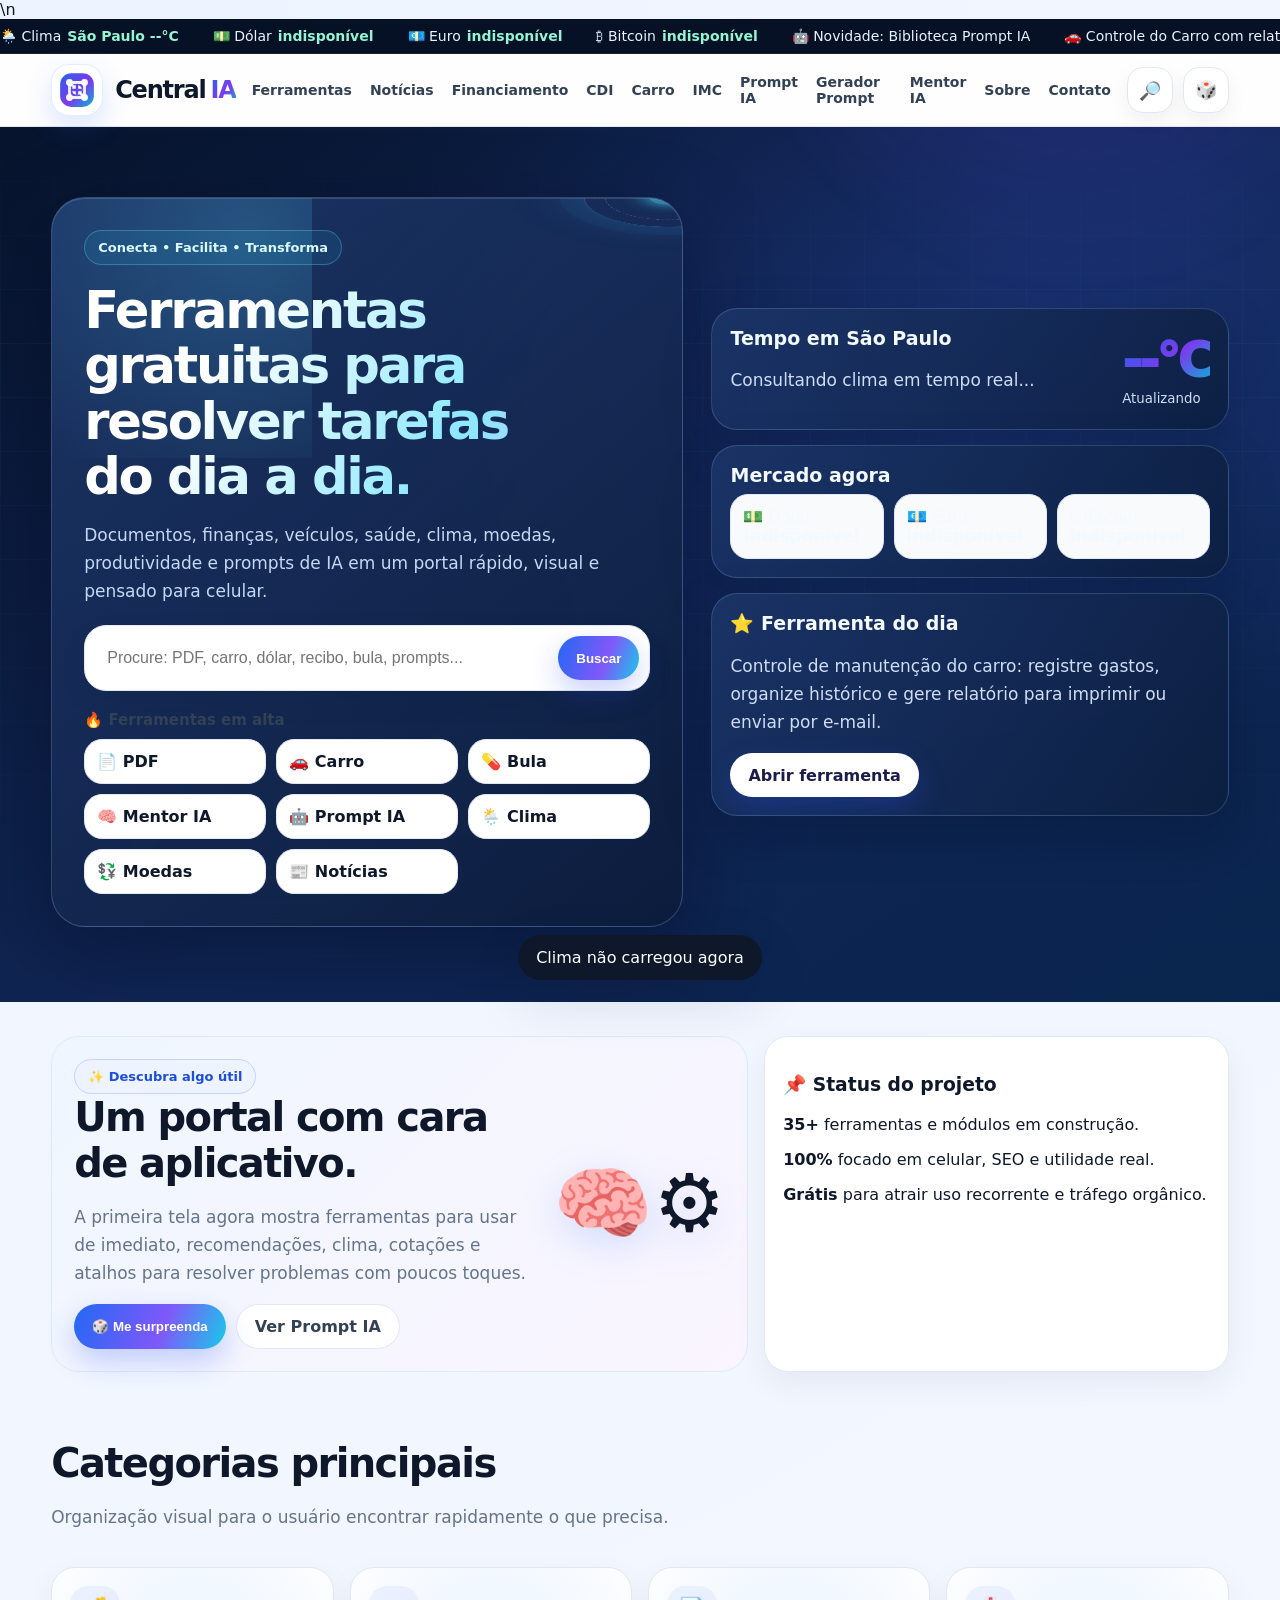
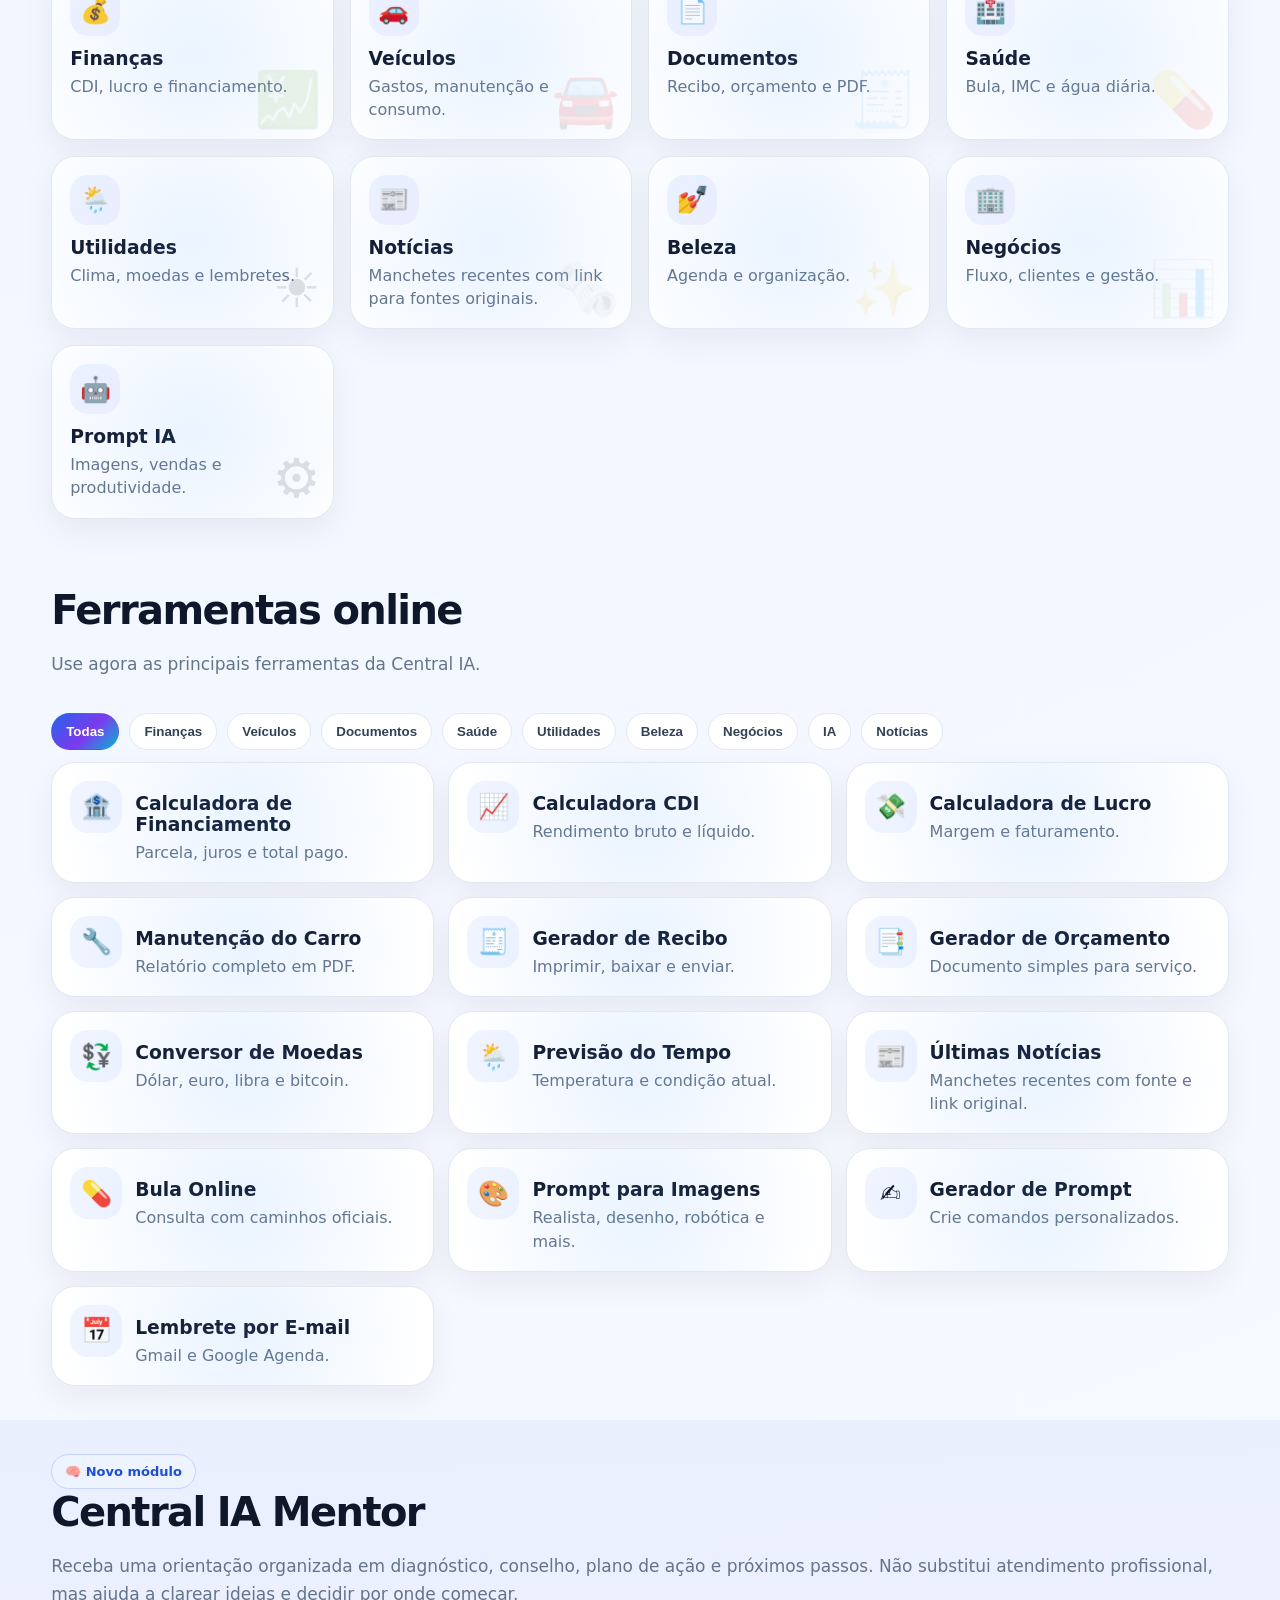
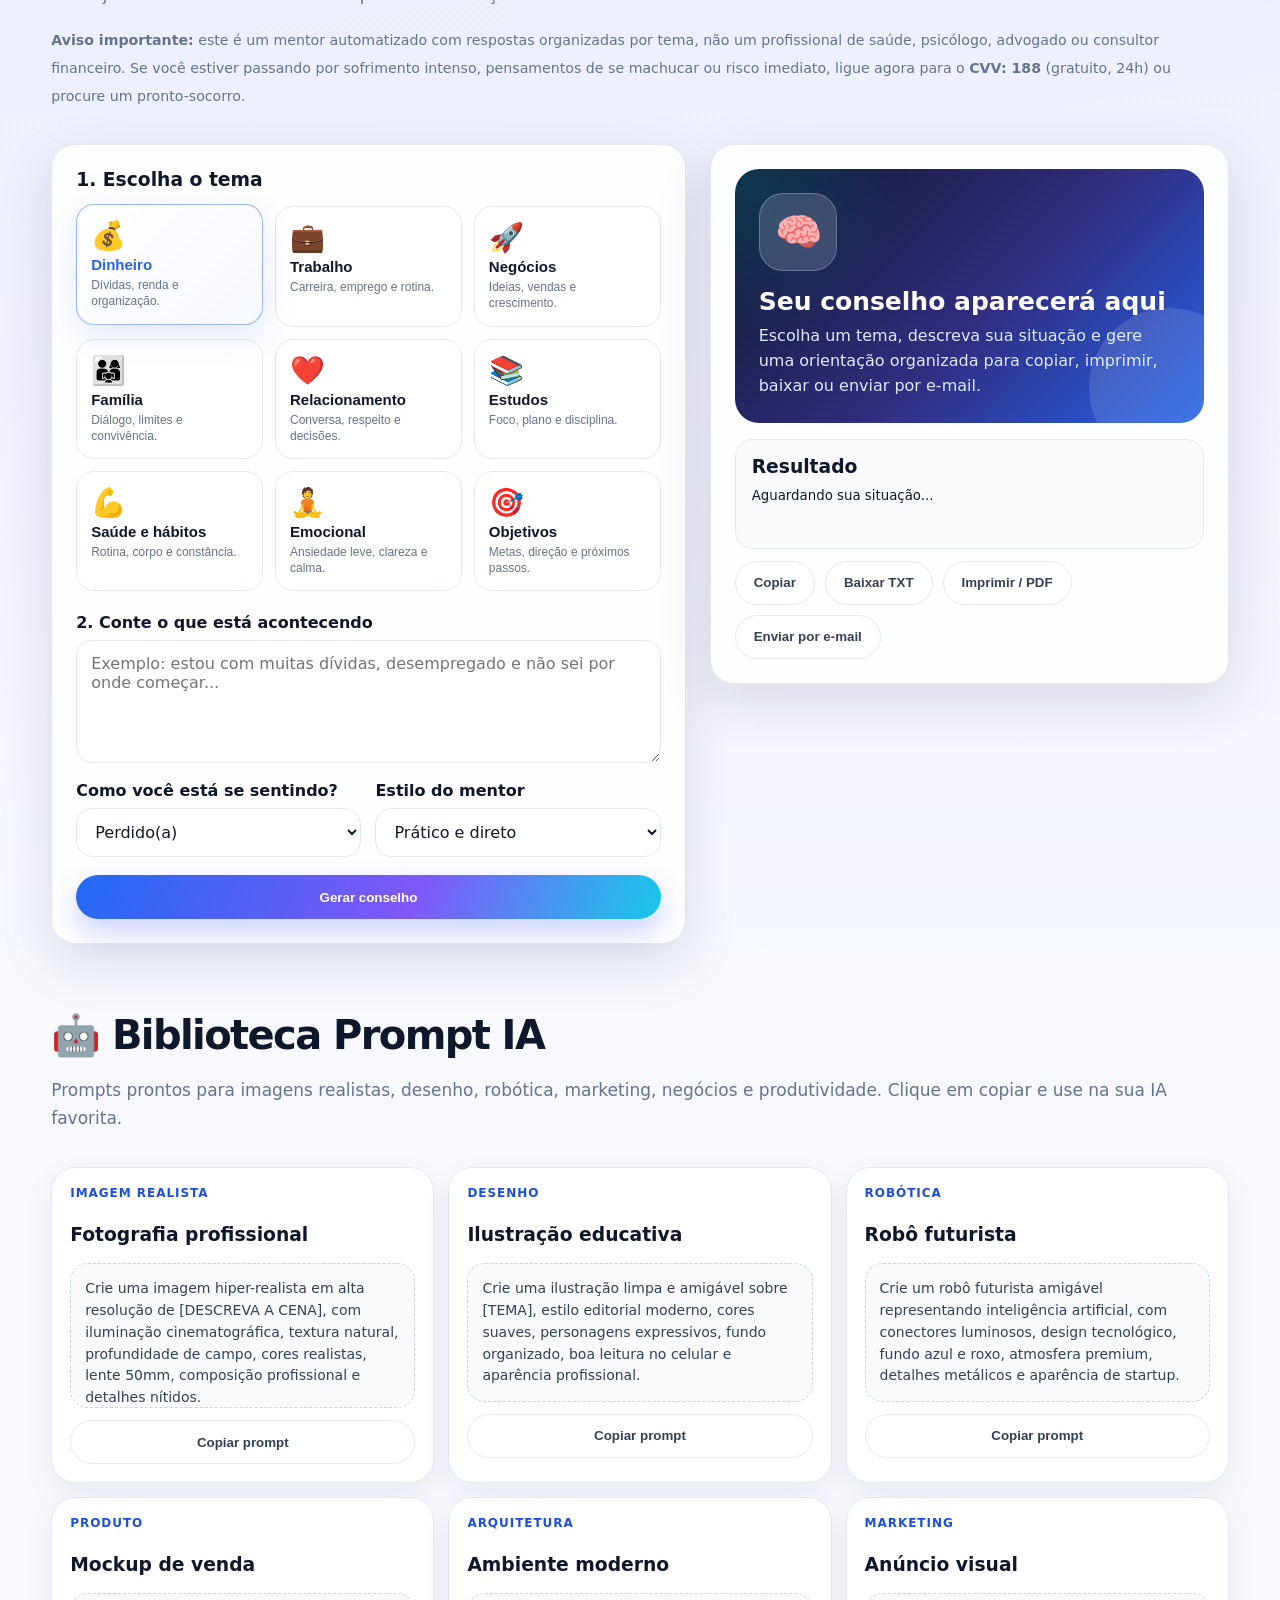
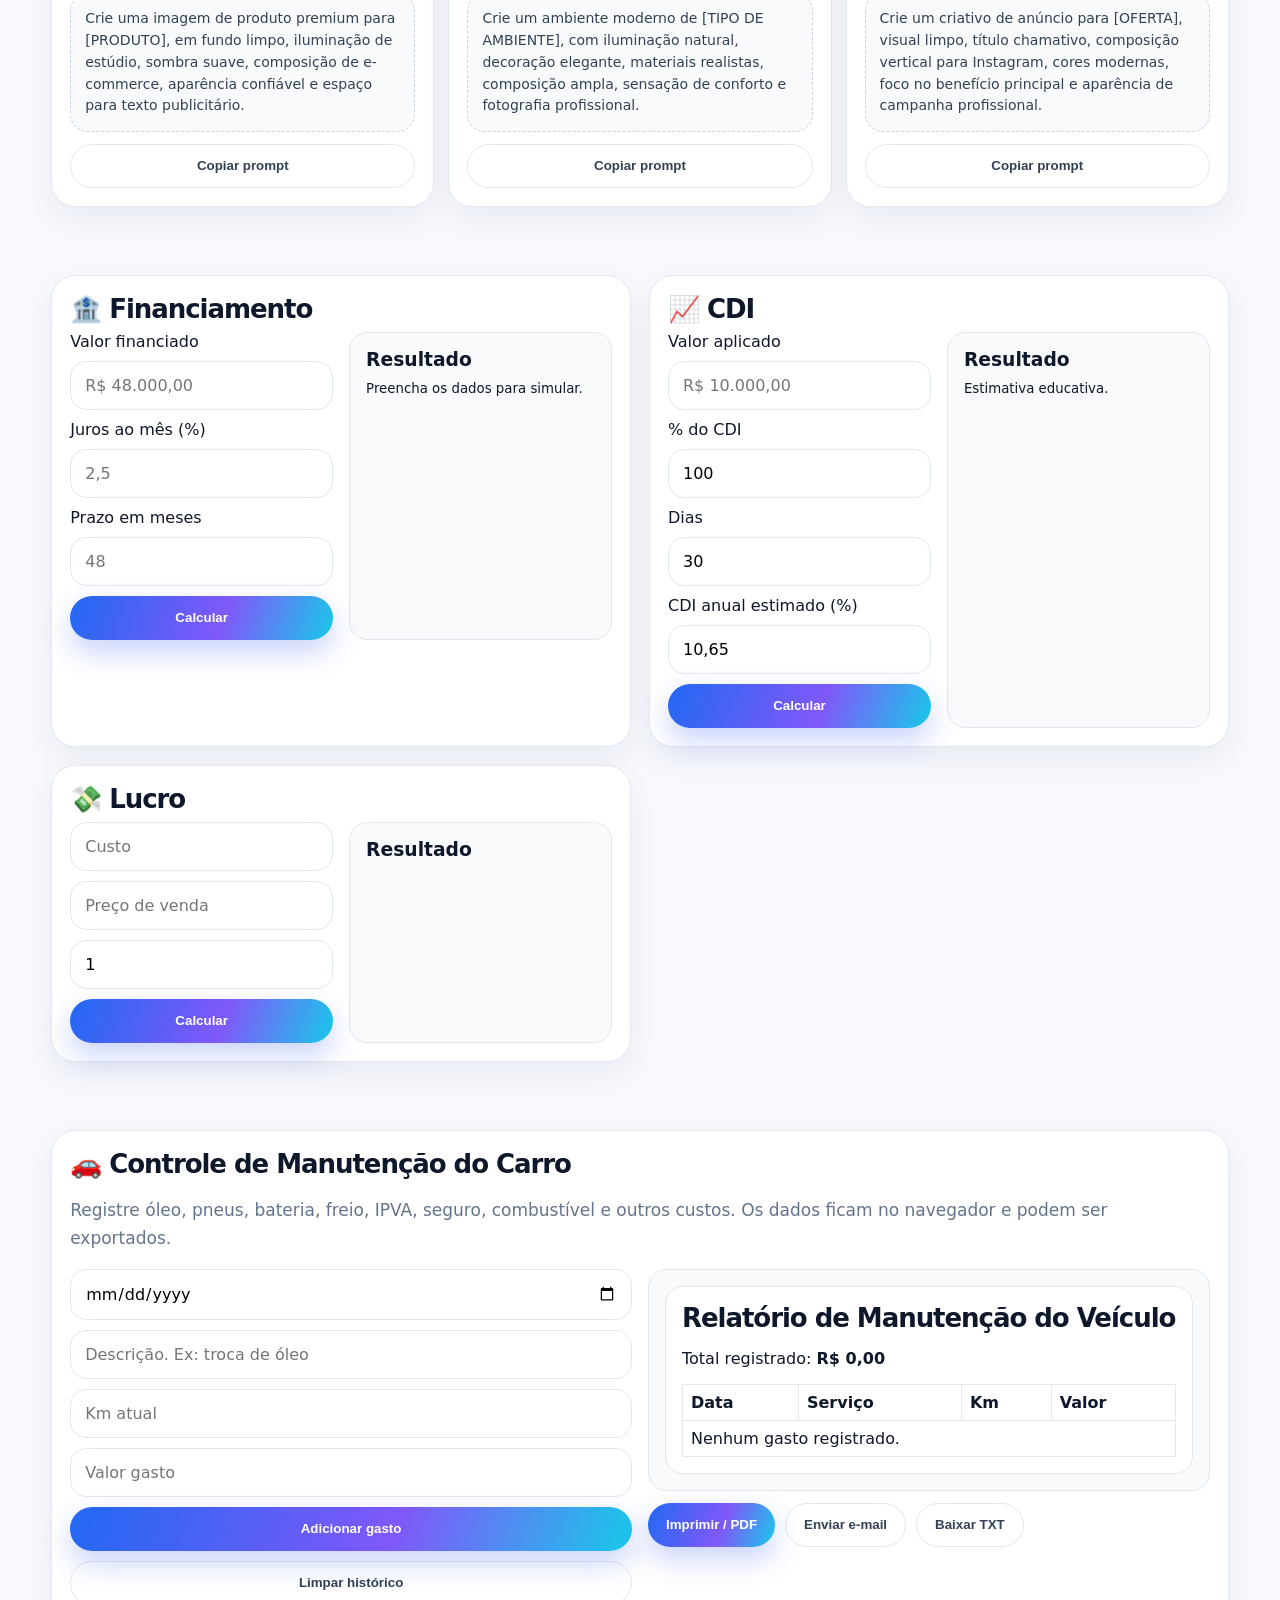
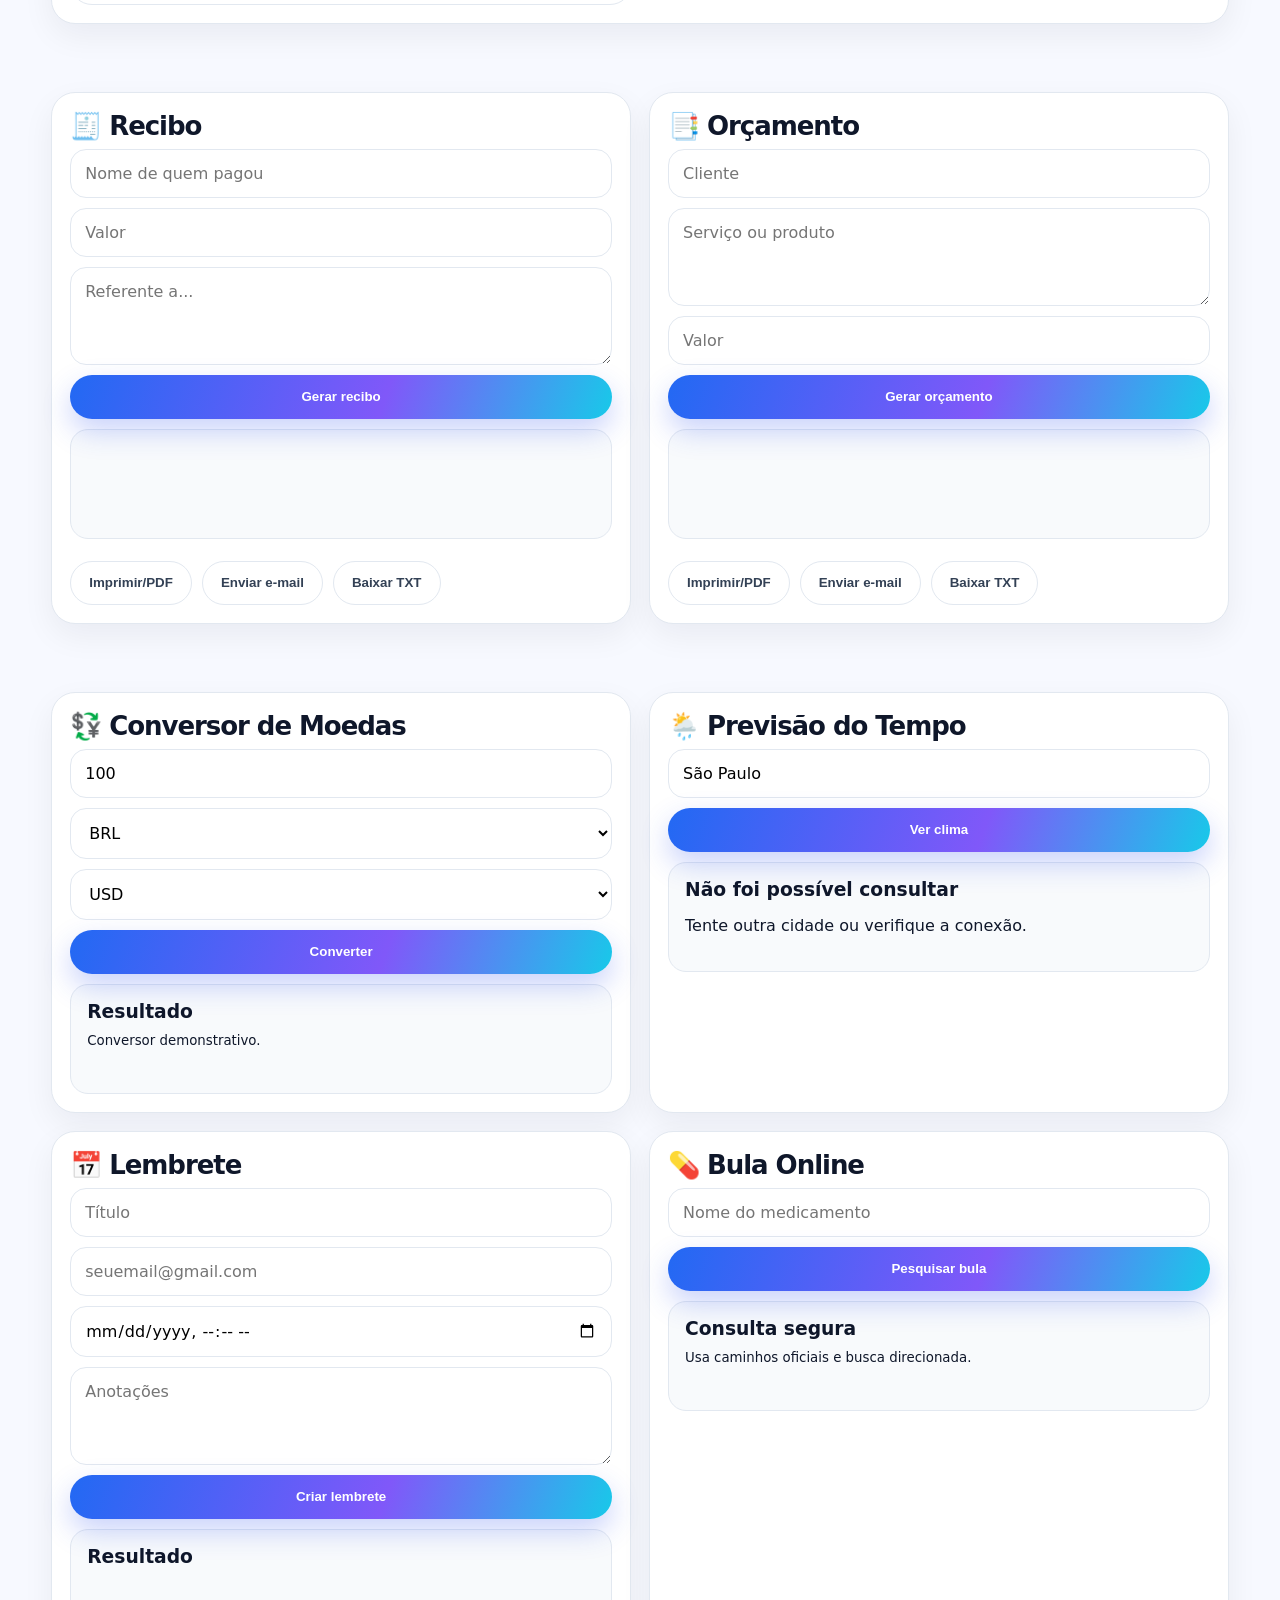
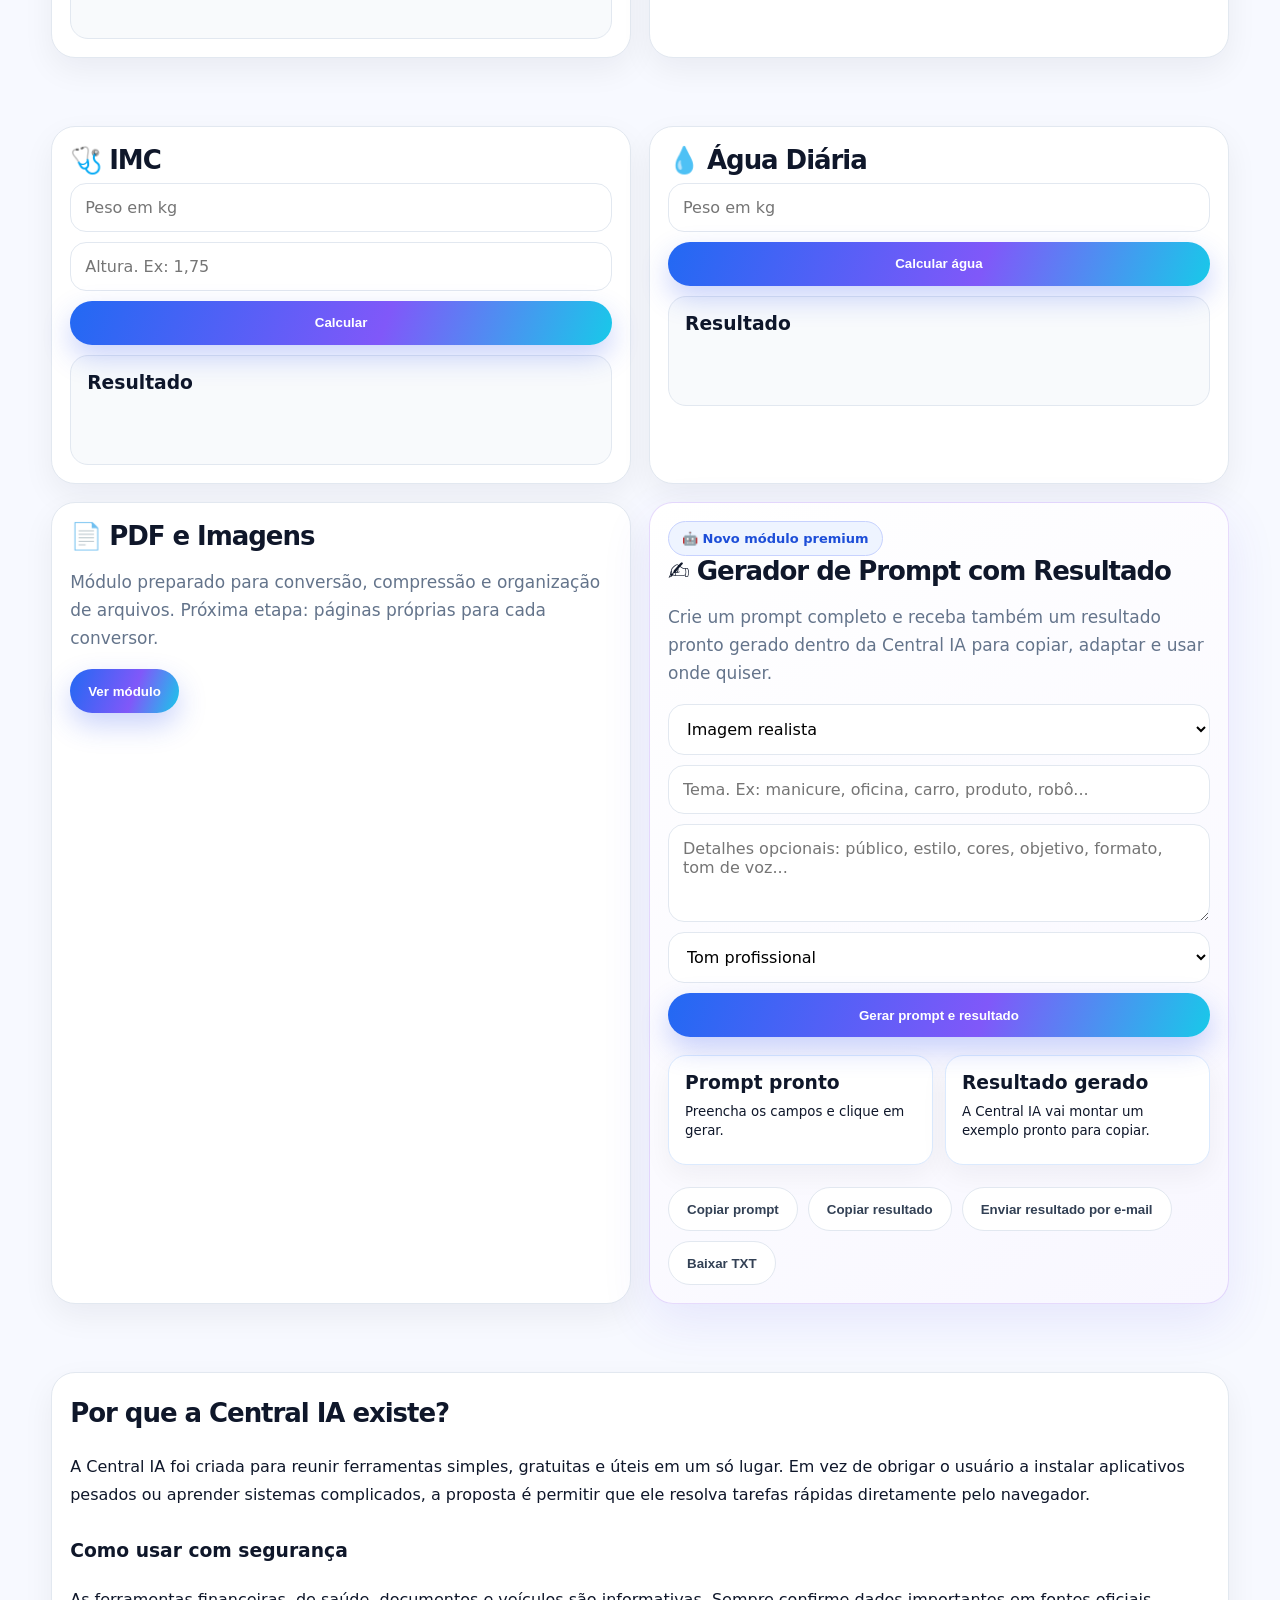
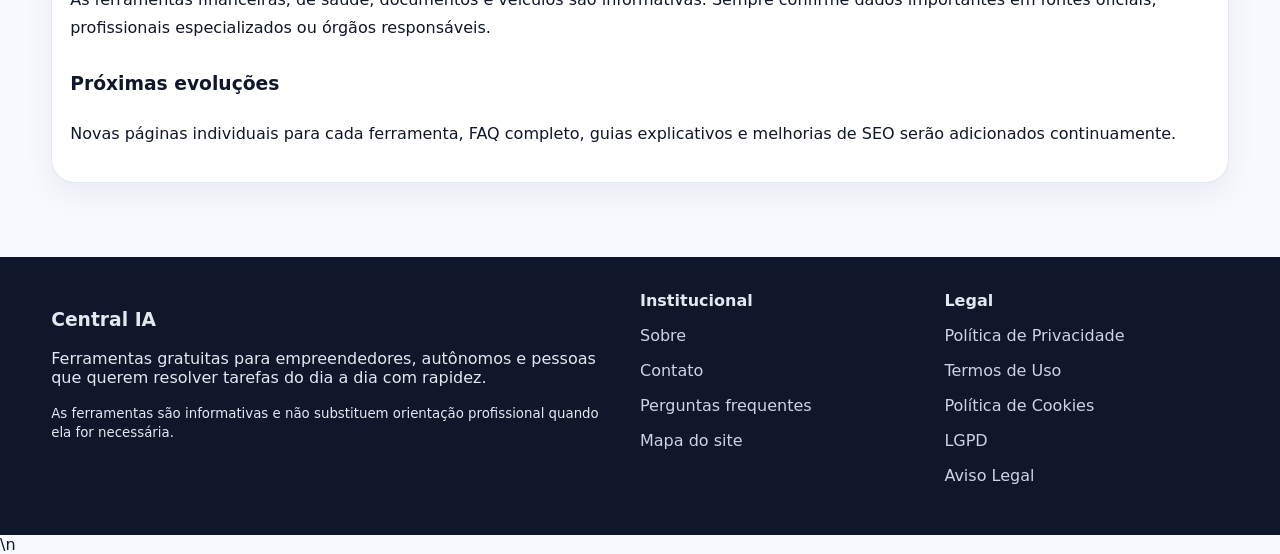
==== commit 3eb35205: "Apply premium motion to homepage preview and align root asset paths" ====
--- a/index.html
+++ b/index.html
@@ -8,16 +8,16 @@
 <meta property="og:title" content="Central IA - Ferramentas Gratuitas">
 <meta property="og:description" content="Portal brasileiro com ferramentas online úteis para facilitar o dia a dia.">
 <meta property="og:type" content="website">
-<link rel="stylesheet" href="assets/css/style.css">
-<link rel="icon" href="assets/img/logo-central-ia.svg" type="image/svg+xml">
+<link rel="stylesheet" href="style.css">
+<link rel="icon" href="logo-central-ia.svg" type="image/svg+xml">
 <script type="application/ld+json">{"@context":"https://schema.org","@type":"WebSite","name":"Central IA","description":"Ferramentas gratuitas para empreendedores e utilidades online.","potentialAction":{"@type":"SearchAction","target":"/?q={search_term_string}","query-input":"required name=search_term_string"}}</script>
-</head>
+<link rel="stylesheet" href="premium-visual.css">\n</head>
 <body>
 <div class="topbar"><div class="ticker">
 <span>🌦️ Clima <b data-weather>São Paulo --°C</b></span><span>💵 Dólar <b data-usd>carregando</b></span><span>💶 Euro <b data-eur>carregando</b></span><span>₿ Bitcoin <b data-btc>carregando</b></span><span>🤖 Novidade: Biblioteca Prompt IA</span><span>🚗 Controle do Carro com relatório</span>
 <span>🌦️ Clima <b data-weather>São Paulo --°C</b></span><span>💵 Dólar <b data-usd>carregando</b></span><span>💶 Euro <b data-eur>carregando</b></span><span>₿ Bitcoin <b data-btc>carregando</b></span>
 </div></div>
-<nav class="nav"><div class="wrap nav-inner"><a class="brand" href="index.html"><span class="brand-mark"><img class="logo-svg" src="assets/img/logo-central-ia.svg" alt=""></span><span class="brand-name">Central <span class="brand-ia">IA</span></span></a><div class="menu"><a href="index.html#ferramentas">Ferramentas</a><a href="noticias.html">Notícias</a><a href="calculadora-financiamento.html">Financiamento</a><a href="calculadora-cdi.html">CDI</a><a href="controle-manutencao-carro.html">Carro</a><a href="calculadora-imc.html">IMC</a><a href="biblioteca-prompts-ia.html">Prompt IA</a><a href="gerador-prompt-ia.html">Gerador Prompt</a><a href="index.html#mentor-ia">Mentor IA</a><a href="sobre.html">Sobre</a><a href="contato.html">Contato</a></div><div class="nav-actions"><a class="icon-btn" href="index.html#ferramentas" aria-label="Buscar ferramentas">🔎</a><button class="icon-btn" type="button" onclick="surpreenda()" aria-label="Me surpreenda">🎲</button></div></div></nav>
+<nav class="nav"><div class="wrap nav-inner"><a class="brand" href="index.html"><span class="brand-mark"><img class="logo-svg" src="logo-central-ia.svg" alt=""></span><span class="brand-name">Central <span class="brand-ia">IA</span></span></a><div class="menu"><a href="index.html#ferramentas">Ferramentas</a><a href="noticias.html">Notícias</a><a href="calculadora-financiamento.html">Financiamento</a><a href="calculadora-cdi.html">CDI</a><a href="controle-manutencao-carro.html">Carro</a><a href="calculadora-imc.html">IMC</a><a href="biblioteca-prompts-ia.html">Prompt IA</a><a href="gerador-prompt-ia.html">Gerador Prompt</a><a href="index.html#mentor-ia">Mentor IA</a><a href="sobre.html">Sobre</a><a href="contato.html">Contato</a></div><div class="nav-actions"><a class="icon-btn" href="index.html#ferramentas" aria-label="Buscar ferramentas">🔎</a><button class="icon-btn" type="button" onclick="surpreenda()" aria-label="Me surpreenda">🎲</button></div></div></nav>
 <header class="hero"><div class="wrap hero-grid"><div class="hero-card"><span class="badge">Conecta • Facilita • Transforma</span><h1>Ferramentas gratuitas para resolver tarefas do dia a dia.</h1><p>Documentos, finanças, veículos, saúde, clima, moedas, produtividade e prompts de IA em um portal rápido, visual e pensado para celular.</p><div class="searchbar"><input id="search" placeholder="Procure: PDF, carro, dólar, recibo, bula, prompts..."><button class="btn" onclick="document.getElementById('ferramentas').scrollIntoView({behavior:'smooth'})">Buscar</button></div><div class="quick-title">🔥 Ferramentas em alta</div><div class="quick-grid"><a class="quick" href="#pdf">📄 PDF</a><a class="quick" href="controle-manutencao-carro.html">🚗 Carro</a><a class="quick" href="bula-online.html">💊 Bula</a><a class="quick" href="#mentor-ia">🧠 Mentor IA</a><a class="quick" href="biblioteca-prompts-ia.html">🤖 Prompt IA</a><a class="quick" href="previsao-tempo.html">🌦️ Clima</a><a class="quick" href="conversor-moedas.html">💱 Moedas</a><a class="quick" href="noticias.html">📰 Notícias</a></div></div>
 <div class="dashboard"><div class="dash-card"><div class="big-weather"><div><h3 id="weather_city_title">Tempo em São Paulo</h3><p id="weather_text" class="lead">Consultando clima em tempo real...</p></div><div><div id="weather_temp" class="temp">--°C</div><small id="weather_desc">Atualizando</small></div></div></div><div class="dash-card"><h3>Mercado agora</h3><div class="market-line"><div class="market">💵 Dólar<b data-usd>--</b></div><div class="market">💶 Euro<b data-eur>--</b></div><div class="market">₿ Bitcoin<b data-btc>--</b></div></div></div><div class="dash-card tool-day"><h3>⭐ Ferramenta do dia</h3><p>Controle de manutenção do carro: registre gastos, organize histórico e gere relatório para imprimir ou enviar por e-mail.</p><a class="btn" href="controle-manutencao-carro.html">Abrir ferramenta</a></div></div></div></header>
 <main>
@@ -132,4 +132,4 @@
 <section class="section"><div class="wrap grid"><div class="panel" id="imc"><h2>🩺 IMC</h2><div class="form"><input id="imc_peso" placeholder="Peso em kg"><input id="imc_altura" placeholder="Altura. Ex: 1,75"><button class="btn" onclick="imc()">Calcular</button><div class="result" id="imc_result"><h3>Resultado</h3></div></div></div><div class="panel" id="agua"><h2>💧 Água Diária</h2><div class="form"><input id="agua_peso" placeholder="Peso em kg"><button class="btn" onclick="agua()">Calcular água</button><div class="result" id="agua_result"><h3>Resultado</h3></div></div></div><div class="panel" id="pdf"><h2>📄 PDF e Imagens</h2><p class="lead">Módulo preparado para conversão, compressão e organização de arquivos. Próxima etapa: páginas próprias para cada conversor.</p><button class="btn" onclick="toast('Módulo PDF preparado para próxima versão')">Ver módulo</button></div><div class="panel prompt-builder" id="prompt-gerador"><span class="badge">🤖 Novo módulo premium</span><h2>✍️ Gerador de Prompt com Resultado</h2><p class="lead">Crie um prompt completo e receba também um resultado pronto gerado dentro da Central IA para copiar, adaptar e usar onde quiser.</p><div class="form"><select id="prompt_tipo"><option value="imagem-realista">Imagem realista</option><option value="desenho">Desenho/ilustração</option><option value="robotica">Robótica/futurista</option><option value="vendas">Texto de vendas</option><option value="instagram">Post para Instagram</option><option value="negocio">Ideia de negócio</option><option value="atendimento">Resposta para cliente</option></select><input id="prompt_tema" placeholder="Tema. Ex: manicure, oficina, carro, produto, robô..."><textarea id="prompt_detalhes" placeholder="Detalhes opcionais: público, estilo, cores, objetivo, formato, tom de voz..."></textarea><select id="prompt_tom"><option value="profissional">Tom profissional</option><option value="simples">Tom simples e direto</option><option value="premium">Tom premium</option><option value="criativo">Tom criativo</option><option value="emocional">Tom emocional</option></select><button class="btn" onclick="gerarPromptAvancado()">Gerar prompt e resultado</button><div class="prompt-output-grid"><div class="result prompt-output" id="prompt_result"><h3>Prompt pronto</h3><small>Preencha os campos e clique em gerar.</small></div><div class="result prompt-output" id="prompt_answer"><h3>Resultado gerado</h3><small>A Central IA vai montar um exemplo pronto para copiar.</small></div></div><div class="mini-actions"><button class="ghost" onclick="copyFrom('prompt_result')">Copiar prompt</button><button class="ghost" onclick="copyFrom('prompt_answer')">Copiar resultado</button><button class="ghost" onclick="mailBlock('prompt_answer','Resultado gerado pela Central IA')">Enviar resultado por e-mail</button><button class="ghost" onclick="downloadText('resultado-prompt-central-ia.txt',document.getElementById('prompt_answer').innerText)">Baixar TXT</button></div></div></div></div></section>
 <section class="section"><div class="wrap panel prose"><h2>Por que a Central IA existe?</h2><p>A Central IA foi criada para reunir ferramentas simples, gratuitas e úteis em um só lugar. Em vez de obrigar o usuário a instalar aplicativos pesados ou aprender sistemas complicados, a proposta é permitir que ele resolva tarefas rápidas diretamente pelo navegador.</p><h3>Como usar com segurança</h3><p>As ferramentas financeiras, de saúde, documentos e veículos são informativas. Sempre confirme dados importantes em fontes oficiais, profissionais especializados ou órgãos responsáveis.</p><h3>Próximas evoluções</h3><p>Novas páginas individuais para cada ferramenta, FAQ completo, guias explicativos e melhorias de SEO serão adicionados continuamente.</p></div></section>
 </main>
-<footer class="footer"><div class="wrap footer-grid"><div><h3>Central IA</h3><p>Ferramentas gratuitas para empreendedores, autônomos e pessoas que querem resolver tarefas do dia a dia com rapidez.</p><p><small>As ferramentas são informativas e não substituem orientação profissional quando ela for necessária.</small></p></div><div><b>Institucional</b><p><a href="sobre.html">Sobre</a></p><p><a href="contato.html">Contato</a></p><p><a href="faq.html">Perguntas frequentes</a></p><p><a href="mapa-site.html">Mapa do site</a></p></div><div><b>Legal</b><p><a href="privacidade.html">Política de Privacidade</a></p><p><a href="termos.html">Termos de Uso</a></p><p><a href="cookies.html">Política de Cookies</a></p><p><a href="lgpd.html">LGPD</a></p><p><a href="aviso-legal.html">Aviso Legal</a></p></div></div></footer><div id="toast" class="toast"></div><script src="assets/js/app.js"></script></body></html>
+<footer class="footer"><div class="wrap footer-grid"><div><h3>Central IA</h3><p>Ferramentas gratuitas para empreendedores, autônomos e pessoas que querem resolver tarefas do dia a dia com rapidez.</p><p><small>As ferramentas são informativas e não substituem orientação profissional quando ela for necessária.</small></p></div><div><b>Institucional</b><p><a href="sobre.html">Sobre</a></p><p><a href="contato.html">Contato</a></p><p><a href="faq.html">Perguntas frequentes</a></p><p><a href="mapa-site.html">Mapa do site</a></p></div><div><b>Legal</b><p><a href="privacidade.html">Política de Privacidade</a></p><p><a href="termos.html">Termos de Uso</a></p><p><a href="cookies.html">Política de Cookies</a></p><p><a href="lgpd.html">LGPD</a></p><p><a href="aviso-legal.html">Aviso Legal</a></p></div></div></footer><div id="toast" class="toast"></div><script src="app.js"></script><script src="premium-motion.js" defer></script>\n</body></html>
--- a/style.css
+++ b/style.css
@@ -0,0 +1,128 @@
+:root{
+  --bg:#f7f9ff;--card:#ffffff;--text:#0f172a;--muted:#64748b;--line:#e2e8f0;
+  --blue:#2563eb;--cyan:#06b6d4;--purple:#7c3aed;--pink:#ec4899;--green:#10b981;--orange:#f97316;
+  --grad:linear-gradient(135deg,#2563eb,#7c3aed 55%,#06b6d4);--shadow:0 18px 55px rgba(15,23,42,.12);
+  --radius:24px;--radius-sm:16px;
+}
+*{box-sizing:border-box}html{scroll-behavior:smooth}body{margin:0;font-family:Inter,system-ui,-apple-system,Segoe UI,Roboto,Arial,sans-serif;background:radial-gradient(circle at top left,#eef4ff,transparent 36%),var(--bg);color:var(--text)}
+a{color:inherit;text-decoration:none}.wrap{width:min(1180px,92%);margin:auto}.topbar{position:sticky;top:0;z-index:50;background:#071126;color:#eaf2ff;overflow:hidden;border-bottom:1px solid rgba(255,255,255,.08)}.ticker{white-space:nowrap;display:flex;gap:34px;animation:ticker 28s linear infinite;padding:9px 0;font-size:14px}.ticker span{display:inline-flex;align-items:center;gap:6px}.ticker b{color:#93f5d2}@keyframes ticker{from{transform:translateX(0)}to{transform:translateX(-50%)}}
+.nav{position:sticky;top:34px;z-index:45;background:rgba(255,255,255,.82);backdrop-filter:blur(16px);border-bottom:1px solid var(--line)}.nav-inner{display:flex;align-items:center;justify-content:space-between;padding:14px 0;gap:16px}.brand{display:flex;align-items:center;gap:10px;font-weight:900;letter-spacing:-.04em;font-size:22px}.brand small{display:block;color:var(--muted);font-size:11px;letter-spacing:.08em;text-transform:uppercase;font-weight:800}.brand-ia{background:var(--grad);-webkit-background-clip:text;background-clip:text;color:transparent}.logo-svg{width:46px;height:46px;filter:drop-shadow(0 10px 14px rgba(37,99,235,.2))}.menu{display:flex;gap:18px;align-items:center;color:#334155;font-weight:750;font-size:14px}.menu a:hover{color:var(--blue)}.btn,.ghost,.secondary{border:0;border-radius:999px;padding:12px 18px;font-weight:850;cursor:pointer;display:inline-flex;align-items:center;justify-content:center;gap:8px;transition:.2s;min-height:44px}.btn{background:var(--grad);color:#fff;box-shadow:0 12px 24px rgba(37,99,235,.24)}.btn:hover,.ghost:hover,.secondary:hover{transform:translateY(-2px)}.secondary{background:#eef4ff;color:#1d4ed8}.ghost{background:#fff;border:1px solid var(--line);color:#334155}
+.hero{padding:38px 0 28px}.hero-grid{display:grid;grid-template-columns:1.1fr .9fr;gap:28px;align-items:center}.hero-card{background:linear-gradient(145deg,#fff,#f4f7ff);border:1px solid rgba(37,99,235,.1);border-radius:34px;padding:32px;box-shadow:var(--shadow);position:relative;overflow:hidden}.hero-card:before{content:"";position:absolute;right:-90px;top:-90px;width:260px;height:260px;background:radial-gradient(circle,rgba(124,58,237,.22),transparent 70%)}.badge{display:inline-flex;align-items:center;gap:8px;background:#eef4ff;color:#1d4ed8;border:1px solid #c7d2fe;border-radius:999px;padding:9px 13px;font-weight:850;font-size:13px}.hero h1{font-size:clamp(34px,6vw,64px);line-height:.98;margin:18px 0 12px;letter-spacing:-.06em}.hero p,.lead{color:var(--muted);font-size:17px;line-height:1.65}.searchbar{margin-top:20px;background:#fff;border:1px solid var(--line);border-radius:22px;padding:10px;display:flex;gap:8px;box-shadow:0 10px 28px rgba(15,23,42,.07)}.searchbar input{flex:1;border:0;outline:0;font-size:16px;padding:0 12px;min-width:0}.quick-title{font-size:15px;color:#334155;font-weight:900;margin:20px 0 10px}.quick-grid{display:grid;grid-template-columns:repeat(3,1fr);gap:10px}.quick{background:#fff;border:1px solid var(--line);border-radius:18px;padding:12px;font-weight:850;color:#0f172a;display:flex;gap:9px;align-items:center}.quick:hover{border-color:#93c5fd;box-shadow:0 10px 22px rgba(37,99,235,.12)}.dashboard{display:grid;gap:14px}.dash-card{background:#fff;border:1px solid var(--line);border-radius:26px;padding:18px;box-shadow:0 15px 35px rgba(15,23,42,.08);position:relative;overflow:hidden}.dash-card h3{margin:0 0 8px;font-size:19px}.big-weather{display:flex;align-items:center;justify-content:space-between}.temp{font-size:48px;font-weight:950;letter-spacing:-.06em;background:var(--grad);-webkit-background-clip:text;background-clip:text;color:transparent}.market-line{display:grid;grid-template-columns:repeat(3,1fr);gap:10px}.market{background:#f8fafc;border:1px solid var(--line);border-radius:18px;padding:12px}.market b{display:block;font-size:17px}.tool-day{background:linear-gradient(135deg,#111827,#1e1b4b);color:#fff}.tool-day p{color:#cbd5e1}.tool-day .btn{background:#fff;color:#1e1b4b}.section{padding:34px 0}.section-head{display:flex;justify-content:space-between;align-items:end;gap:18px;margin-bottom:18px}.section h2{font-size:clamp(26px,4vw,40px);letter-spacing:-.04em;margin:0 0 8px}.cat-grid{display:grid;grid-template-columns:repeat(4,1fr);gap:16px}.cat-card,.tool-card,.prompt-card,.panel,.info-card{background:#fff;border:1px solid var(--line);border-radius:24px;padding:18px;box-shadow:0 12px 32px rgba(15,23,42,.06);transition:.2s}.cat-card:hover,.tool-card:hover,.prompt-card:hover{transform:translateY(-4px);box-shadow:var(--shadow);border-color:#bfdbfe}.cat-card{position:relative;overflow:hidden;min-height:154px}.cat-card .icon{width:50px;height:50px;border-radius:18px;background:linear-gradient(135deg,#eef4ff,#f5f3ff);display:grid;place-items:center;font-size:25px}.cat-card h3,.tool-card h3,.prompt-card h3{margin:12px 0 6px}.cat-card p,.tool-card p,.prompt-card p{margin:0;color:var(--muted);line-height:1.45}.cat-art{position:absolute;right:12px;bottom:8px;font-size:54px;opacity:.13}.chips{display:flex;gap:10px;flex-wrap:wrap;margin:12px 0}.chip{border:1px solid var(--line);background:#fff;border-radius:999px;padding:10px 14px;font-weight:850;color:#334155;cursor:pointer}.chip.active{background:var(--grad);color:#fff;border-color:transparent}.tools-list{display:grid;grid-template-columns:repeat(3,1fr);gap:14px}.tool-card{display:flex;gap:13px;align-items:flex-start}.tool-icon{width:52px;height:52px;border-radius:18px;background:#f1f5ff;display:grid;place-items:center;font-size:25px;flex:0 0 auto}.feature-strip{display:grid;grid-template-columns:1.2fr .8fr;gap:16px}.highlight{background:linear-gradient(135deg,#eff6ff,#faf5ff);border:1px solid #dbeafe;border-radius:28px;padding:22px;display:grid;grid-template-columns:1fr auto;gap:16px;align-items:center}.highlight-visual{font-size:80px;filter:drop-shadow(0 12px 20px rgba(37,99,235,.16))}.prompt-grid{display:grid;grid-template-columns:repeat(3,1fr);gap:14px}.prompt-card{display:flex;flex-direction:column;gap:12px}.prompt-label{font-size:12px;font-weight:900;color:#1d4ed8;text-transform:uppercase;letter-spacing:.08em}.prompt-text{background:#f8fafc;border:1px dashed #cbd5e1;border-radius:18px;padding:14px;color:#334155;font-size:14px;line-height:1.55;max-height:145px;overflow:auto}.grid{display:grid;grid-template-columns:repeat(2,1fr);gap:18px}.panel h2{font-size:26px}.form{display:grid;gap:10px}.form input,.form textarea,.form select{width:100%;border:1px solid var(--line);border-radius:16px;padding:14px;font:inherit;outline:0;background:#fff}.form textarea{min-height:98px;resize:vertical}.form input:focus,.form textarea:focus,.form select:focus{border-color:#60a5fa;box-shadow:0 0 0 4px rgba(96,165,250,.16)}.tool-area{display:grid;grid-template-columns:1fr 1fr;gap:16px}.result{background:#f8fafc;border:1px solid var(--line);border-radius:18px;padding:16px;min-height:110px}.result h3{margin:0 0 8px}.mini-actions{display:flex;gap:10px;flex-wrap:wrap;margin-top:12px}.box{background:#fff;border:1px solid var(--line);border-radius:18px;padding:16px}.box table{width:100%;border-collapse:collapse;margin-top:12px}.box td,.box th{border:1px solid #e5e7eb;padding:8px;text-align:left}.prose{line-height:1.75}.prose h3{margin-top:26px}.faq-list{display:grid;gap:10px}.faq-item{background:#fff;border:1px solid var(--line);border-radius:18px;padding:16px}.footer{background:#0f172a;color:#e2e8f0;margin-top:40px;padding:34px 0}.footer a{color:#cbd5e1}.footer-grid{display:grid;grid-template-columns:2fr 1fr 1fr;gap:20px}.toast{position:fixed;left:50%;bottom:20px;transform:translateX(-50%) translateY(100px);background:#0f172a;color:#fff;padding:13px 18px;border-radius:999px;box-shadow:var(--shadow);transition:.25s;z-index:100}.toast.show{transform:translateX(-50%) translateY(0)}
+@media(max-width:900px){.nav{top:32px}.menu{display:none}.hero-grid,.feature-strip,.grid,.tool-area{grid-template-columns:1fr}.quick-grid,.cat-grid,.tools-list,.prompt-grid{grid-template-columns:1fr 1fr}.hero-card{padding:24px}.market-line{grid-template-columns:1fr 1fr 1fr}.footer-grid{grid-template-columns:1fr}.searchbar{flex-direction:column}.searchbar .btn{width:100%}}
+@media(max-width:560px){.wrap{width:min(94%,520px)}.quick-grid,.cat-grid,.tools-list,.prompt-grid{grid-template-columns:1fr}.hero{padding-top:22px}.hero h1{font-size:38px}.nav-inner{padding:10px 0}.brand{font-size:19px}.logo-svg{width:42px;height:42px}.topbar{font-size:12px}.market-line{grid-template-columns:1fr}.section{padding:26px 0}.btn,.ghost,.secondary{width:100%}.highlight{grid-template-columns:1fr}.highlight-visual{font-size:58px}.temp{font-size:42px}}
+
+/* Header refinado - Central IA */
+.nav{top:34px;background:rgba(255,255,255,.9)}
+.nav-inner{padding:10px 0;min-height:72px}
+.brand{gap:12px;font-size:24px;letter-spacing:-.05em;flex:0 0 auto}
+.brand-mark{width:52px;height:52px;border-radius:18px;display:grid;place-items:center;background:#fff;box-shadow:0 12px 28px rgba(37,99,235,.16);border:1px solid rgba(37,99,235,.12)}
+.logo-svg{width:40px;height:40px;display:block;filter:none}
+.brand-name{display:inline-flex;align-items:baseline;gap:5px;white-space:nowrap}
+.brand small{display:none!important}
+.nav-actions{display:flex;align-items:center;gap:10px;flex:0 0 auto}
+.icon-btn{width:46px;height:46px;border-radius:16px;border:1px solid var(--line);background:#fff;display:grid;place-items:center;font-weight:900;cursor:pointer;box-shadow:0 8px 20px rgba(15,23,42,.06);font-size:18px}
+.icon-btn:hover{transform:translateY(-2px);border-color:#bfdbfe}
+.secondary.compact{padding:11px 18px;min-height:46px;width:auto;white-space:nowrap}
+@media(max-width:900px){.nav-actions .icon-btn{display:none}.secondary.compact{padding:10px 14px}.nav-inner{min-height:66px}.brand-mark{width:48px;height:48px}.logo-svg{width:36px;height:36px}}
+@media(max-width:560px){.nav{top:32px}.brand{font-size:23px}.brand-mark{width:46px;height:46px;border-radius:16px}.logo-svg{width:34px;height:34px}.secondary.compact{width:auto;font-size:15px;padding:9px 13px;min-height:42px}.nav-inner{padding:9px 0}}
+
+/* Prompt IA Premium */
+.prompt-builder{border:1px solid rgba(124,58,237,.18);background:linear-gradient(145deg,#ffffff,#f8f7ff);box-shadow:0 18px 50px rgba(79,70,229,.10)}
+.prompt-output-grid{display:grid;grid-template-columns:1fr 1fr;gap:12px;margin-top:8px}
+.prompt-output{background:#ffffff;border:1px solid #dbeafe;box-shadow:0 10px 28px rgba(15,23,42,.05)}
+.prompt-output pre{white-space:pre-wrap;margin:0;font-family:Inter,system-ui,-apple-system,Segoe UI,Roboto,Arial,sans-serif;line-height:1.6;color:#334155;font-size:14px}
+.prompt-builder .badge{width:max-content}
+@media(max-width:900px){.prompt-output-grid{grid-template-columns:1fr}}
+
+
+/* Mentor IA */
+.mentor-section{background:linear-gradient(180deg,rgba(37,99,235,.06),rgba(124,58,237,.04),transparent)}
+.mentor-layout{display:grid;grid-template-columns:1.1fr .9fr;gap:24px;align-items:start}
+.mentor-panel,.mentor-output{background:rgba(255,255,255,.92);border:1px solid var(--line);border-radius:var(--radius);box-shadow:var(--shadow);padding:24px}
+.mentor-panel h3{margin:0 0 16px}
+.mentor-topics{display:grid;grid-template-columns:repeat(3,1fr);gap:12px;margin-bottom:22px}
+.mentor-topic{border:1px solid var(--line);background:#fff;border-radius:18px;padding:14px;text-align:left;display:flex;flex-direction:column;gap:4px;cursor:pointer;transition:.2s;min-height:118px}
+.mentor-topic span{font-size:28px}
+.mentor-topic b{font-size:15px;color:var(--text)}
+.mentor-topic small{color:var(--muted);font-size:12px;line-height:1.35}
+.mentor-topic:hover,.mentor-topic.active{transform:translateY(-2px);border-color:rgba(37,99,235,.45);box-shadow:0 12px 32px rgba(37,99,235,.12);background:linear-gradient(135deg,#fff,#f5f8ff)}
+.mentor-topic.active b{color:var(--blue)}
+.mentor-form label{display:block;font-weight:800;margin:14px 0 8px;color:var(--text)}
+.mentor-form textarea,.mentor-form select{width:100%;border:1px solid var(--line);background:#fff;border-radius:16px;padding:13px 14px;font:inherit;color:var(--text);outline:none}
+.mentor-form textarea:focus,.mentor-form select:focus{border-color:var(--blue);box-shadow:0 0 0 4px rgba(37,99,235,.10)}
+.mentor-row{display:grid;grid-template-columns:1fr 1fr;gap:14px}
+.btn.wide{width:100%;justify-content:center;margin-top:18px}
+.mentor-illustration{border-radius:24px;background:radial-gradient(circle at top left,rgba(6,182,212,.2),transparent 32%),linear-gradient(135deg,#0f172a,#312e81 55%,#2563eb);color:#fff;padding:24px;min-height:220px;display:flex;flex-direction:column;justify-content:center;overflow:hidden;position:relative}
+.mentor-illustration:after{content:"";position:absolute;right:-45px;bottom:-45px;width:160px;height:160px;border-radius:50%;background:rgba(255,255,255,.12)}
+.mentor-illustration .orb{width:78px;height:78px;border-radius:24px;display:grid;place-items:center;font-size:38px;background:rgba(255,255,255,.16);border:1px solid rgba(255,255,255,.24);backdrop-filter:blur(8px);margin-bottom:16px}
+.mentor-illustration h3{margin:0 0 8px;font-size:25px}
+.mentor-illustration p{margin:0;color:#dbeafe;line-height:1.55}
+.mentor-result{margin-top:16px;max-height:none}
+.mentor-result h3{margin-top:0}
+.mentor-result .advice-grid{display:grid;gap:12px;margin-top:14px}
+.mentor-result .advice-box{border:1px solid var(--line);border-radius:16px;padding:15px;background:#fff}
+.mentor-result .advice-box h4{margin:0 0 8px;font-size:16px}
+.mentor-result ul,.mentor-result ol{padding-left:20px;margin:8px 0}
+.mentor-result li{margin:6px 0}
+.mentor-actions{margin-top:12px;display:flex;gap:10px;flex-wrap:wrap}
+@media(max-width:900px){.mentor-layout{grid-template-columns:1fr}.mentor-topics{grid-template-columns:repeat(2,1fr)}}
+@media(max-width:560px){.mentor-panel,.mentor-output{padding:16px;border-radius:20px}.mentor-topics{grid-template-columns:1fr}.mentor-row{grid-template-columns:1fr}.mentor-topic{min-height:auto}.mentor-illustration{min-height:190px}.mentor-illustration h3{font-size:21px}}
+
+.tag{display:inline-flex;align-items:center;border:1px solid var(--line);background:#f8fafc;border-radius:999px;padding:6px 10px;margin:3px;font-size:12px;font-weight:800;color:var(--blue)}
+
+
+/* Páginas individuais de ferramentas */
+.breadcrumb{font-size:14px;color:var(--muted);display:flex;gap:8px;align-items:center;flex-wrap:wrap;margin-bottom:18px}
+.breadcrumb a{color:var(--blue);font-weight:800}
+.page-hero{padding:46px 0 22px;background:linear-gradient(135deg,#eef6ff,#faf5ff)}
+.page-hero h1{font-size:clamp(34px,5vw,58px);line-height:1.02;margin:12px 0}
+.page-hero .lead{max-width:920px}
+.tool-page{padding:34px 0}
+.tool-layout{display:grid;grid-template-columns:1.05fr .95fr;gap:22px;align-items:start}
+.content-card{background:#fff;border:1px solid var(--line);border-radius:24px;padding:22px;box-shadow:0 12px 32px rgba(15,23,42,.06)}
+.content-card h2{font-size:28px;margin-top:0}
+.content-card h3{font-size:22px;margin-top:24px}
+.steps{counter-reset:step;display:grid;gap:10px;padding:0;margin:12px 0;list-style:none}
+.steps li{counter-increment:step;background:#f8fafc;border:1px solid var(--line);border-radius:16px;padding:14px 14px 14px 52px;position:relative}
+.steps li:before{content:counter(step);position:absolute;left:14px;top:12px;width:28px;height:28px;border-radius:10px;background:var(--grad);color:#fff;display:grid;place-items:center;font-weight:900}
+.example-box{background:linear-gradient(135deg,#eff6ff,#f8fafc);border:1px solid #dbeafe;border-radius:18px;padding:16px;margin:12px 0}
+.disclaimer{background:#fffbeb;border:1px solid #fde68a;color:#78350f;border-radius:18px;padding:16px;margin-top:14px}
+.related-tools{display:grid;grid-template-columns:repeat(3,1fr);gap:12px;margin-top:14px}
+.related-tools a{background:#fff;border:1px solid var(--line);border-radius:18px;padding:14px;font-weight:900;color:var(--text);box-shadow:0 8px 20px rgba(15,23,42,.05)}
+.related-tools a:hover{border-color:#bfdbfe;transform:translateY(-2px)}
+.tool-widget{position:sticky;top:118px}
+@media(max-width:900px){.tool-layout{grid-template-columns:1fr}.tool-widget{position:static}.related-tools{grid-template-columns:1fr 1fr}}
+@media(max-width:560px){.page-hero{padding:28px 0 16px}.content-card{padding:16px;border-radius:20px}.related-tools{grid-template-columns:1fr}}
+
+
+/* Notícias */
+.news-controls{display:flex;gap:10px;flex-wrap:wrap;margin:14px 0 18px}
+.news-grid{display:grid;grid-template-columns:repeat(2,1fr);gap:16px;margin-top:18px}
+.news-card{background:#fff;border:1px solid var(--line);border-radius:22px;overflow:hidden;box-shadow:0 12px 32px rgba(15,23,42,.06);display:flex;flex-direction:column}
+.news-card img,.news-placeholder{width:100%;height:170px;object-fit:cover;background:linear-gradient(135deg,#eef6ff,#faf5ff);display:grid;place-items:center;font-size:52px}
+.news-body{padding:16px;display:grid;gap:10px}
+.news-source{font-size:12px;text-transform:uppercase;letter-spacing:.08em;color:var(--blue);font-weight:900}
+.news-body h3{font-size:19px;line-height:1.25;margin:0}
+.news-date{color:var(--muted);margin:0;font-size:14px}
+.news-body .btn{width:100%;justify-content:center;text-align:center}
+@media(max-width:900px){.news-grid{grid-template-columns:1fr}}
+
+/* Notícias visuais */
+.breaking-news-home{padding-top:34px;padding-bottom:24px}
+.compact-head{align-items:center}
+.home-news-grid{display:grid;grid-template-columns:repeat(4,1fr);gap:14px}
+.home-news-card{position:relative;min-height:210px;border-radius:24px;overflow:hidden;background:#0f172a;color:#fff;text-decoration:none;box-shadow:0 18px 40px rgba(15,23,42,.14);display:block}
+.home-news-card img,.home-news-card .news-placeholder{width:100%;height:100%;min-height:210px;object-fit:cover;transition:transform .25s ease}
+.home-news-card:hover img{transform:scale(1.04)}
+.home-news-overlay{position:absolute;inset:auto 0 0 0;padding:52px 16px 16px;background:linear-gradient(0deg,rgba(2,6,23,.86),rgba(2,6,23,.02));display:grid;gap:6px}
+.home-news-overlay span{font-size:12px;opacity:.92;font-weight:800}
+.home-news-overlay h3{font-size:16px;line-height:1.22;margin:0;color:#fff}
+.mini-status{background:#fff;border:1px solid var(--line);border-radius:18px;padding:14px;margin-bottom:14px;color:var(--muted);font-weight:800}
+.news-hero-clean{padding:18px 0 18px}
+.news-hero-clean h1{font-size:clamp(40px,7vw,76px);line-height:.95;margin:16px 0}
+.big-news-grid{grid-template-columns:repeat(3,1fr)}
+.clickable-news{text-decoration:none;color:inherit;transition:transform .18s ease, box-shadow .18s ease}
+.clickable-news:hover{transform:translateY(-3px);box-shadow:0 18px 46px rgba(15,23,42,.12)}
+.clickable-news .btn{display:inline-flex;width:auto;padding:12px 16px}
+@media(max-width:980px){.home-news-grid,.big-news-grid{grid-template-columns:repeat(2,1fr)}}
+@media(max-width:640px){.home-news-grid,.big-news-grid{grid-template-columns:1fr}.home-news-card,.home-news-card img,.home-news-card .news-placeholder{min-height:230px}.compact-head{gap:16px}.compact-head .btn{width:100%}}
--- a/premium-visual.css
+++ b/premium-visual.css
@@ -0,0 +1,31 @@
+/* Portal Central IA · laboratório visual premium (isolado da produção) */
+:root{--premium-ink:#08152e;--premium-light:#84e9ff}
+.hero{position:relative;isolation:isolate;overflow:hidden;background:radial-gradient(ellipse at 80% 22%,rgba(61,93,225,.20),transparent 44%),linear-gradient(145deg,#07142d,#102655 55%,#09254d);padding:70px 0 75px;color:#eff7ff}
+.hero::before{content:"";position:absolute;inset:0;z-index:-1;pointer-events:none;opacity:.45;background-image:linear-gradient(rgba(97,198,255,.10) 1px,transparent 1px),linear-gradient(90deg,rgba(97,198,255,.10) 1px,transparent 1px);background-size:54px 54px;mask-image:linear-gradient(to bottom,transparent,#000 25%,transparent)}
+.hero::after{content:"";position:absolute;z-index:-1;right:-14%;top:-65%;width:760px;aspect-ratio:1;border-radius:50%;background:radial-gradient(circle,rgba(46,224,255,.16) 0,rgba(106,72,239,.13) 30%,transparent 66%);filter:blur(10px);animation:premium-pulse 9s ease-in-out infinite alternate}
+.hero-grid{perspective:1400px;align-items:stretch}
+.hero-card{isolation:isolate;overflow:hidden;color:#f7fbff;background:linear-gradient(140deg,rgba(33,60,115,.76),rgba(12,27,56,.83));border:1px solid rgba(179,217,255,.23);box-shadow:0 30px 85px rgba(0,5,25,.36),inset 0 1px rgba(255,255,255,.14);backdrop-filter:blur(18px);transition:transform .35s ease,box-shadow .35s ease;transform-style:preserve-3d}
+.hero-card::before{content:"";position:absolute;inset:0;z-index:-1;background:radial-gradient(430px circle at var(--glow-x,75%) var(--glow-y,15%),rgba(87,211,255,.22),transparent 67%);pointer-events:none}
+.hero-card h1{font-size:clamp(2.1rem,4vw,3.75rem);line-height:1.08;letter-spacing:-.045em;max-width:16ch;text-wrap:balance;background:linear-gradient(120deg,#fff 25%,#8ce8ff 67%,#cab6ff);background-clip:text;-webkit-background-clip:text;color:transparent}
+.hero-card p,.hero .lead,.hero small{color:#c6d9f4}
+.hero .badge{color:#d8faff;background:rgba(40,205,242,.1);border:1px solid rgba(96,223,255,.3)}
+.hero .dashboard{display:flex;flex-direction:column;gap:15px;justify-content:center}
+.hero .dash-card{background:linear-gradient(125deg,rgba(28,54,105,.85),rgba(12,30,63,.86));color:#f0f8ff;border:1px solid rgba(163,212,255,.20);box-shadow:0 18px 50px rgba(0,9,30,.22);backdrop-filter:blur(15px);transition:transform .35s,box-shadow .35s,border-color .35s}
+.hero .dash-card:hover{transform:translateY(-5px);border-color:rgba(84,225,255,.56);box-shadow:0 24px 62px rgba(7,13,57,.43)}
+.hero .market,.hero .dash-card h3{color:#f2f9ff}.hero .dash-card p,.hero .dash-card small{color:#cfddf5}
+.btn{position:relative;overflow:hidden;background:linear-gradient(110deg,#2269f3,#8058f9 58%,#18c9e9);box-shadow:0 12px 28px rgba(45,79,241,.25)}
+.btn::after{content:"";position:absolute;inset:-100%;background:linear-gradient(110deg,transparent 42%,rgba(255,255,255,.3) 50%,transparent 58%);transform:translateX(-65%);transition:transform .75s}
+.btn:hover::after{transform:translateX(65%)}
+.quick,.cat-card,.tool-card,.prompt-card,.highlight,.info-card{transition:transform .33s cubic-bezier(.2,.8,.2,1),box-shadow .33s,border-color .33s}
+.quick:hover,.cat-card:hover,.tool-card:hover,.prompt-card:hover{transform:translateY(-6px);box-shadow:0 22px 40px rgba(45,82,173,.17)}
+.cat-card,.tool-card{position:relative;overflow:hidden}
+.cat-card::after,.tool-card::after{content:"";position:absolute;inset:0;pointer-events:none;background:radial-gradient(230px circle at var(--glow-x,50%) var(--glow-y,50%),rgba(95,166,255,.13),transparent 80%)}
+[data-premium-reveal]{opacity:0;transform:translateY(24px);transition:opacity .75s ease,transform .75s cubic-bezier(.17,.67,.25,1);transition-delay:var(--reveal-delay,0ms)}
+[data-premium-reveal].is-visible{opacity:1;transform:translateY(0)}
+.premium-orbit{position:absolute;width:170px;height:170px;border:1px solid rgba(121,230,255,.22);border-radius:50%;top:-85px;right:-72px;pointer-events:none;transform:rotateX(70deg);box-shadow:0 0 0 24px rgba(64,169,246,.04),0 0 70px rgba(64,169,246,.25);animation:premium-float 7s ease-in-out infinite}
+.premium-orbit::before,.premium-orbit::after{content:"";position:absolute;border-radius:50%;inset:20px;border:1px dashed rgba(182,133,255,.45)}
+.premium-orbit::after{inset:65px;background:rgba(86,237,255,.45);box-shadow:0 0 28px #49dfff}
+@keyframes premium-float{50%{transform:translateY(14px) rotateX(70deg) rotateZ(25deg)}}
+@keyframes premium-pulse{to{transform:scale(1.2) translate(-40px,25px);opacity:.6}}
+@media(max-width:780px){.hero{padding:35px 0 44px}.hero-card{transform:none!important}.hero-card h1{font-size:clamp(2rem,9vw,3.15rem)}.premium-orbit{opacity:.45}.hero .dash-card{backdrop-filter:none}}
+@media(prefers-reduced-motion:reduce){.hero::after,.premium-orbit,.ticker{animation:none!important}[data-premium-reveal]{opacity:1!important;transform:none!important;transition:none!important}.hero-card,.hero .dash-card,.quick,.cat-card,.tool-card{transition:none!important}.btn::after{display:none}}
